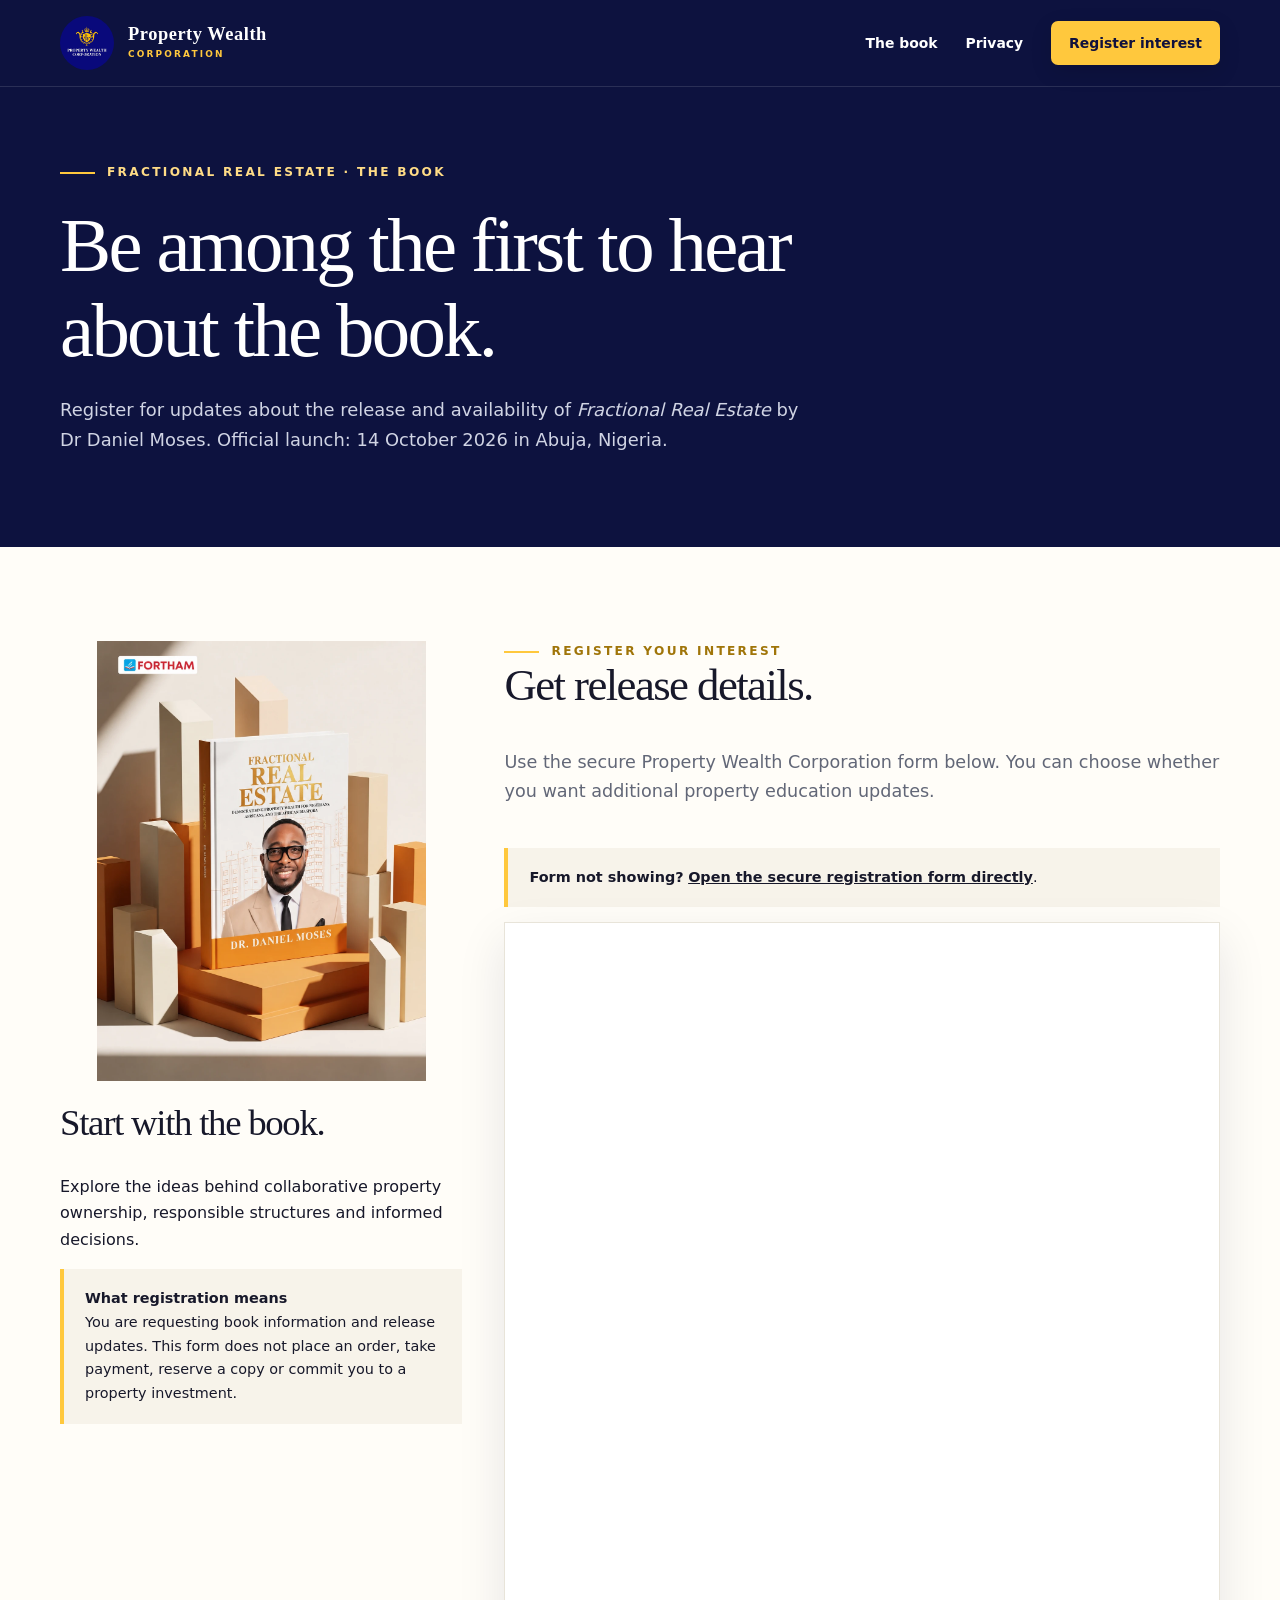
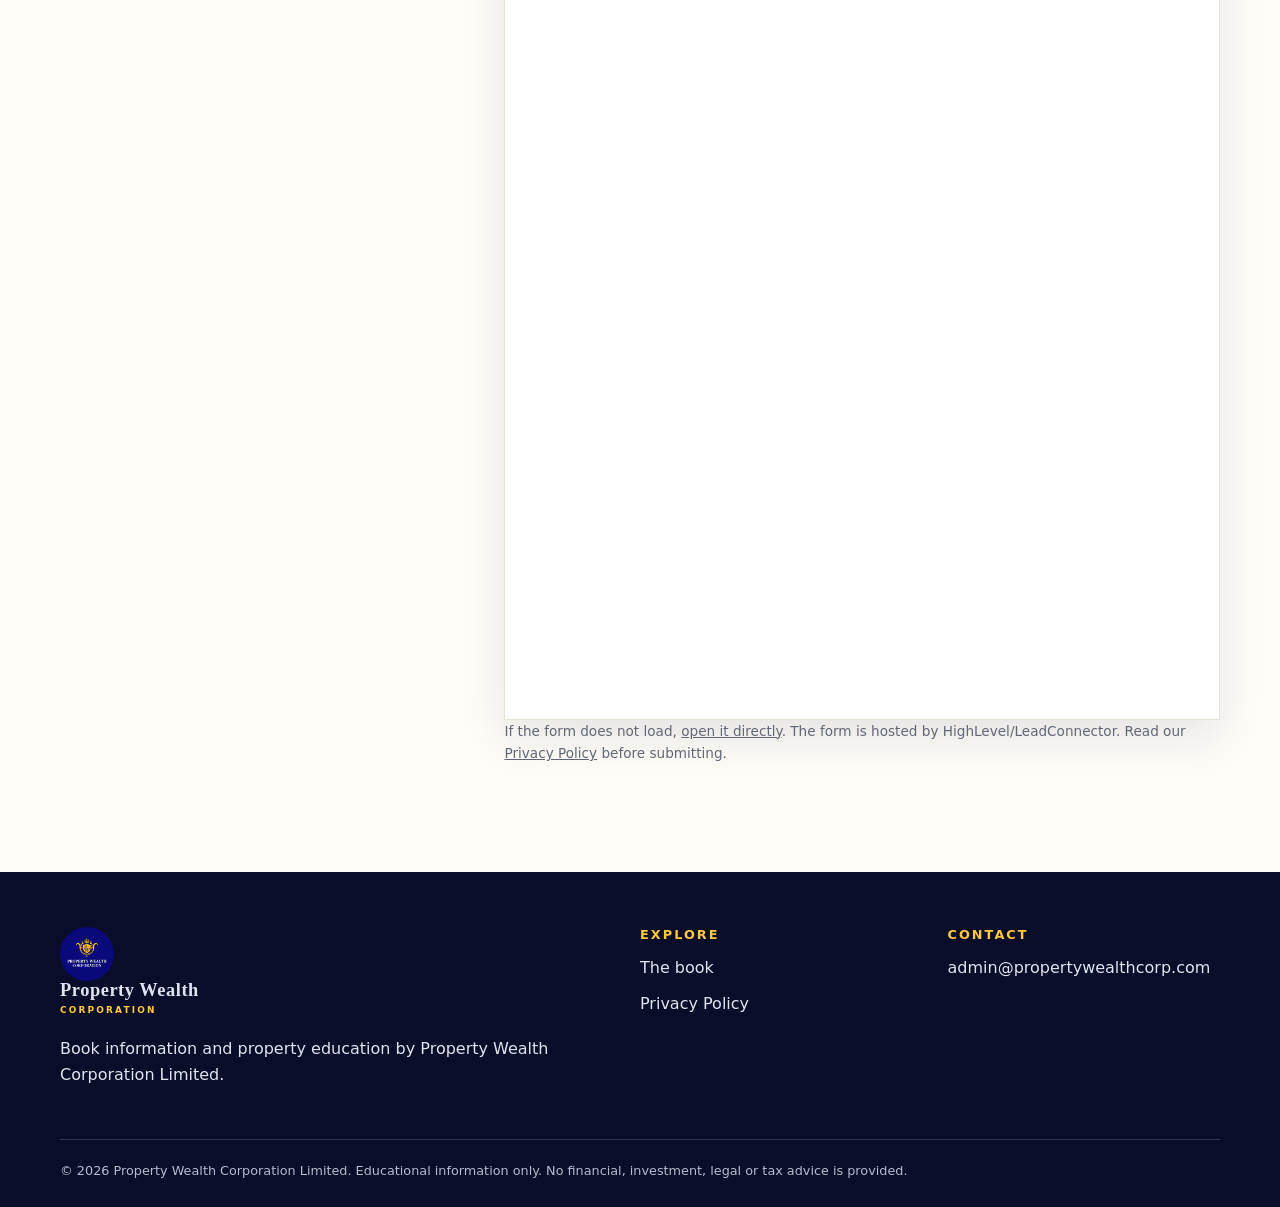
==== opt-in/index.html @ 01330d99 "Add book opt-in page" ====
<!doctype html><html lang="en"><head><meta charset="utf-8"><meta name="viewport" content="width=device-width,initial-scale=1"><meta name="description" content="Register for release and availability updates about Fractional Real Estate, the book by Dr Daniel Moses."><title>Get Book Updates | Fractional Real Estate</title><link rel="icon" href="../assets/pwc-logo.jpg"><link rel="stylesheet" href="../styles.css"></head><body><a class="skip" href="#main">Skip to content</a><header class="site-header"><div class="wrap header-inner"><a class="brand" href="../"><img src="../assets/pwc-logo.jpg" alt="Property Wealth Corporation logo"><span>Property Wealth<small>CORPORATION</small></span></a><nav class="nav" aria-label="Primary navigation"><a href="../">The book</a><a href="../privacy-policy/">Privacy</a><a class="btn" href="#book-form">Register interest</a></nav></div></header><main id="main"><section class="subhero"><div class="wrap"><div class="eyebrow">Fractional Real Estate · The book</div><h1>Be among the first to hear about the book.</h1><p>Register for updates about the release and availability of <em>Fractional Real Estate</em> by Dr Daniel Moses. Official launch: 14 October 2026 in Abuja, Nigeria.</p></div></section><section class="section"><div class="wrap form-layout"><aside class="form-aside"><img src="../assets/book-cover.webp" alt="Cover of Fractional Real Estate by Dr Daniel Moses"><h2 style="font-size:2.3rem;margin-top:22px">Start with the book.</h2><p>Explore the ideas behind collaborative property ownership, responsible structures and informed decisions.</p><div class="notice"><strong>What registration means</strong><br>You are requesting book information and release updates. This form does not place an order, take payment, reserve a copy or commit you to a property investment.</div></aside><div><div class="section-intro"><div class="eyebrow">Register your interest</div><h2 style="font-size:2.8rem">Get release details.</h2><p>Use the secure Property Wealth Corporation form below. You can choose whether you want additional property education updates.</p></div><p class="notice"><strong>Form not showing?</strong> <a href="https://go.propertywealthcorp.com/widget/form/pvuKqRyH6G9nLjAVkCAN">Open the secure registration form directly</a>.</p><div class="form-panel" id="book-form"><iframe src="https://go.propertywealthcorp.com/widget/form/pvuKqRyH6G9nLjAVkCAN" id="inline-pvuKqRyH6G9nLjAVkCAN" title="Property Wealth Corporation book registration form" loading="eager" referrerpolicy="strict-origin-when-cross-origin"></iframe></div><p class="fine">If the form does not load, <a href="https://go.propertywealthcorp.com/widget/form/pvuKqRyH6G9nLjAVkCAN">open it directly</a>. The form is hosted by HighLevel/LeadConnector. Read our <a href="../privacy-policy/">Privacy Policy</a> before submitting.</p></div></div></section></main><footer class="footer"><div class="wrap"><div class="footer-grid"><div><a class="brand" href="../"><img src="../assets/pwc-logo.jpg" alt=""><span>Property Wealth<small>CORPORATION</small></span></a><p>Book information and property education by Property Wealth Corporation Limited.</p></div><div><h3>EXPLORE</h3><a href="../">The book</a><br><a href="../privacy-policy/">Privacy Policy</a></div><div><h3>CONTACT</h3><a href="mailto:admin@propertywealthcorp.com">admin@propertywealthcorp.com</a></div></div><div class="footer-bottom">© 2026 Property Wealth Corporation Limited. Educational information only. No financial, investment, legal or tax advice is provided.</div></div></footer></body></html>
---- styles.css ----
:root{--navy:#0d123f;--navy2:#17236e;--gold:#ffc83d;--cream:#fffdf8;--ink:#17182a;--muted:#626777;--line:#e8e4d9;--serif:Georgia,'Times New Roman',serif;--sans:Inter,ui-sans-serif,system-ui,-apple-system,BlinkMacSystemFont,'Segoe UI',sans-serif}*{box-sizing:border-box}html{scroll-behavior:smooth}body{margin:0;background:var(--cream);color:var(--ink);font:16px/1.65 var(--sans)}img{max-width:100%;display:block}a{color:inherit}h1,h2,h3,p{margin-top:0}h1,h2,h3{line-height:1.1}h1,h2{font-family:var(--serif);font-weight:500;letter-spacing:-.035em}h1{font-size:clamp(3.1rem,6vw,5.85rem)}h2{font-size:clamp(2.5rem,4.2vw,4.4rem)}h3{font-size:1.23rem}.wrap{width:min(1160px,calc(100% - 40px));margin:auto}.skip{position:absolute;left:-9999px;top:8px;background:#fff;padding:8px;z-index:20}.skip:focus{left:8px}.site-header{background:var(--navy);color:white;border-bottom:1px solid rgba(255,255,255,.12)}.header-inner{min-height:86px;display:flex;align-items:center;justify-content:space-between;gap:28px}.brand{display:flex;align-items:center;gap:14px;text-decoration:none;font-family:var(--serif);font-weight:bold;line-height:1.03;letter-spacing:.03em;font-size:1.15rem}.brand img{width:54px;height:54px;object-fit:cover;border-radius:50%}.brand small{display:block;font:700 .56rem/1.5 var(--sans);letter-spacing:.24em;color:var(--gold);margin-top:4px}.nav{display:flex;align-items:center;gap:28px;font-weight:700;font-size:.87rem}.nav a{text-decoration:none}.nav a:hover,.nav a:focus-visible{text-decoration:underline}.btn{display:inline-flex;justify-content:center;align-items:center;gap:10px;min-height:52px;padding:13px 23px;border-radius:7px;background:var(--gold);color:#10113d;text-decoration:none;font-weight:800;line-height:1.2;box-shadow:0 7px 22px rgba(0,0,0,.12);transition:transform .2s,background .2s}.btn:hover{transform:translateY(-2px);background:#ffd665}.btn-outline{background:transparent;color:white;border:1px solid rgba(255,255,255,.55);box-shadow:none}.btn-outline:hover{background:rgba(255,255,255,.1)}.nav .btn{min-height:44px;padding:10px 18px}.eyebrow{font-size:.76rem;font-weight:800;letter-spacing:.19em;text-transform:uppercase;color:#a07509}.eyebrow:before{content:'';display:inline-block;width:35px;height:2px;background:var(--gold);vertical-align:middle;margin-right:12px}.hero{background:radial-gradient(circle at 85% 22%,#253689 0,transparent 35%),linear-gradient(130deg,#0a0e31,var(--navy) 58%,#18266b);color:#fff;overflow:hidden}.hero-grid{display:grid;grid-template-columns:1fr .86fr;gap:5vw;align-items:center;min-height:690px;padding:72px 0 86px}.hero .eyebrow{color:#ffdb7b}.hero h1{margin:30px 0 24px}.hero h1 em{color:var(--gold);font-weight:400}.hero p.lead{font-size:1.2rem;color:#d4d6e2;max-width:610px}.actions{display:flex;gap:14px;flex-wrap:wrap;margin-top:32px}.hero-note{display:block;margin-top:22px;color:#bfc4da;font-size:.86rem}.book-display{position:relative}.book-display:before{content:'';position:absolute;inset:5% -4%;border:1px solid rgba(255,200,61,.4);transform:rotate(3deg)}.book-display img{position:relative;width:100%;max-height:620px;object-fit:contain;box-shadow:0 28px 70px rgba(0,0,0,.3)}.book-chip{position:absolute;right:-18px;bottom:32px;background:#fff;color:var(--navy);padding:18px 22px;border-left:5px solid var(--gold);box-shadow:0 15px 35px rgba(0,0,0,.16);font-weight:800;line-height:1.4;max-width:210px}.section{padding:94px 0}.section-intro{max-width:760px;margin-bottom:42px}.section-intro p:last-child{font-size:1.1rem;color:var(--muted)}.cream{background:#f7f3ea}.split{display:grid;grid-template-columns:1fr 1fr;align-items:center;gap:7vw}.prose{font-size:1.1rem;color:#444859}.prose p{margin-bottom:18px}.quote{font:italic clamp(1.7rem,3vw,2.7rem)/1.2 var(--serif);color:var(--navy);padding-left:24px;border-left:3px solid var(--gold)}.photo-frame{border-radius:4px;overflow:hidden;box-shadow:0 22px 50px rgba(18,22,45,.15)}.photo-frame img{width:100%;height:100%;max-height:540px;object-fit:cover}.cards{display:grid;grid-template-columns:repeat(4,1fr);gap:17px}.card{background:#fff;padding:29px;border:1px solid var(--line);border-top:4px solid var(--gold);min-height:215px}.card span{display:block;color:#bd8714;font-weight:800;font-size:.83rem;margin-bottom:26px}.card p{color:var(--muted);margin-bottom:0}.dark{background:var(--navy);color:white}.dark .eyebrow{color:#ffdc86}.dark .prose,.dark .section-intro p:last-child{color:#cbd0e0}.book-list{display:grid;grid-template-columns:1fr 1fr;gap:0 34px;list-style:none;padding:0;margin:28px 0 0}.book-list li{padding:21px 0;border-top:1px solid rgba(255,255,255,.25);font-size:1.08rem}.book-list b{display:block;color:var(--gold);font-size:.78rem;letter-spacing:.13em;margin-bottom:5px}.book-side img{max-height:590px;margin:auto;object-fit:contain}.image-strip{display:grid;grid-template-columns:1.1fr .9fr 1.1fr;gap:14px}.image-strip img{width:100%;height:285px;object-fit:cover}.fine{font-size:.85rem;color:var(--muted)}.cta-band{padding:72px 0;background:#ffc83d;color:#11123f}.cta-band .split{grid-template-columns:1.5fr auto}.cta-band h2{margin-bottom:12px}.cta-band .btn{background:var(--navy);color:#fff}.footer{background:#090d2a;color:#e1e3ee;padding:55px 0 26px}.footer-grid{display:grid;grid-template-columns:2fr 1fr 1fr;gap:35px}.footer h3{color:var(--gold);font:800 .8rem var(--sans);letter-spacing:.16em}.footer a{display:inline-block;margin-bottom:10px;text-decoration:none}.footer a:hover{text-decoration:underline}.footer .brand{margin-bottom:18px}.footer-bottom{border-top:1px solid rgba(255,255,255,.16);margin-top:35px;padding-top:20px;font-size:.8rem;color:#b7bbcc}.subhero{background:var(--navy);color:white;padding:75px 0}.subhero .eyebrow{color:#ffdc86}.subhero h1{max-width:900px;margin:22px 0}.subhero p{max-width:760px;color:#d0d4e4;font-size:1.12rem}.form-layout{display:grid;grid-template-columns:.72fr 1.28fr;gap:42px;align-items:start}.form-aside{position:sticky;top:24px}.form-aside img{width:100%;max-height:440px;object-fit:contain}.form-panel{background:white;border:1px solid var(--line);padding:18px;box-shadow:0 18px 45px rgba(10,16,45,.1)}.form-panel iframe{width:100%;height:1360px;border:0;display:block}.notice{background:#f7f3ea;border-left:4px solid var(--gold);padding:18px 21px;font-size:.9rem}.notice a{font-weight:700}.thank-you-card{max-width:850px;margin:auto;text-align:center}.thank-you-card img{height:250px;width:auto;margin:0 auto 25px}.policy{display:grid;grid-template-columns:240px 1fr;gap:65px;align-items:start}.policy-nav{position:sticky;top:25px;background:#f7f3ea;padding:22px}.policy-nav a{display:block;padding:6px 0;font-size:.9rem}.policy-content section{padding:25px 0;border-top:1px solid var(--line)}.policy-content h2{font-size:2rem}.policy-content p,.policy-content li{color:#45495a}.policy-content ul{padding-left:22px}.legal-small{font-size:.84rem;color:#707587}@media(max-width:850px){.nav{gap:13px;flex-wrap:wrap;justify-content:flex-end}.nav a:not(.btn){display:none}.hero-grid,.split,.form-layout,.policy{grid-template-columns:1fr}.hero-grid{padding:60px 0}.book-display{max-width:520px;margin:auto}.cards{grid-template-columns:repeat(2,1fr)}.book-side{order:-1}.footer-grid{grid-template-columns:1fr 1fr}.policy-nav,.form-aside{position:static}.form-aside img{max-height:320px}}@media(max-width:580px){.wrap{width:min(100% - 28px,1160px)}.header-inner{min-height:75px}.brand{font-size:.95rem}.brand img{width:46px;height:46px}.nav .btn{font-size:.75rem;padding:9px 10px}.hero-grid{gap:35px;padding:48px 0 70px}.book-chip{right:-5px;bottom:10px;padding:10px;font-size:.8rem}.section{padding:66px 0}.cards,.book-list,.image-strip,.footer-grid,.cta-band .split{grid-template-columns:1fr}.image-strip img{height:230px}.form-panel{padding:5px}.form-panel iframe{height:1520px}.footer{padding-top:45px}}
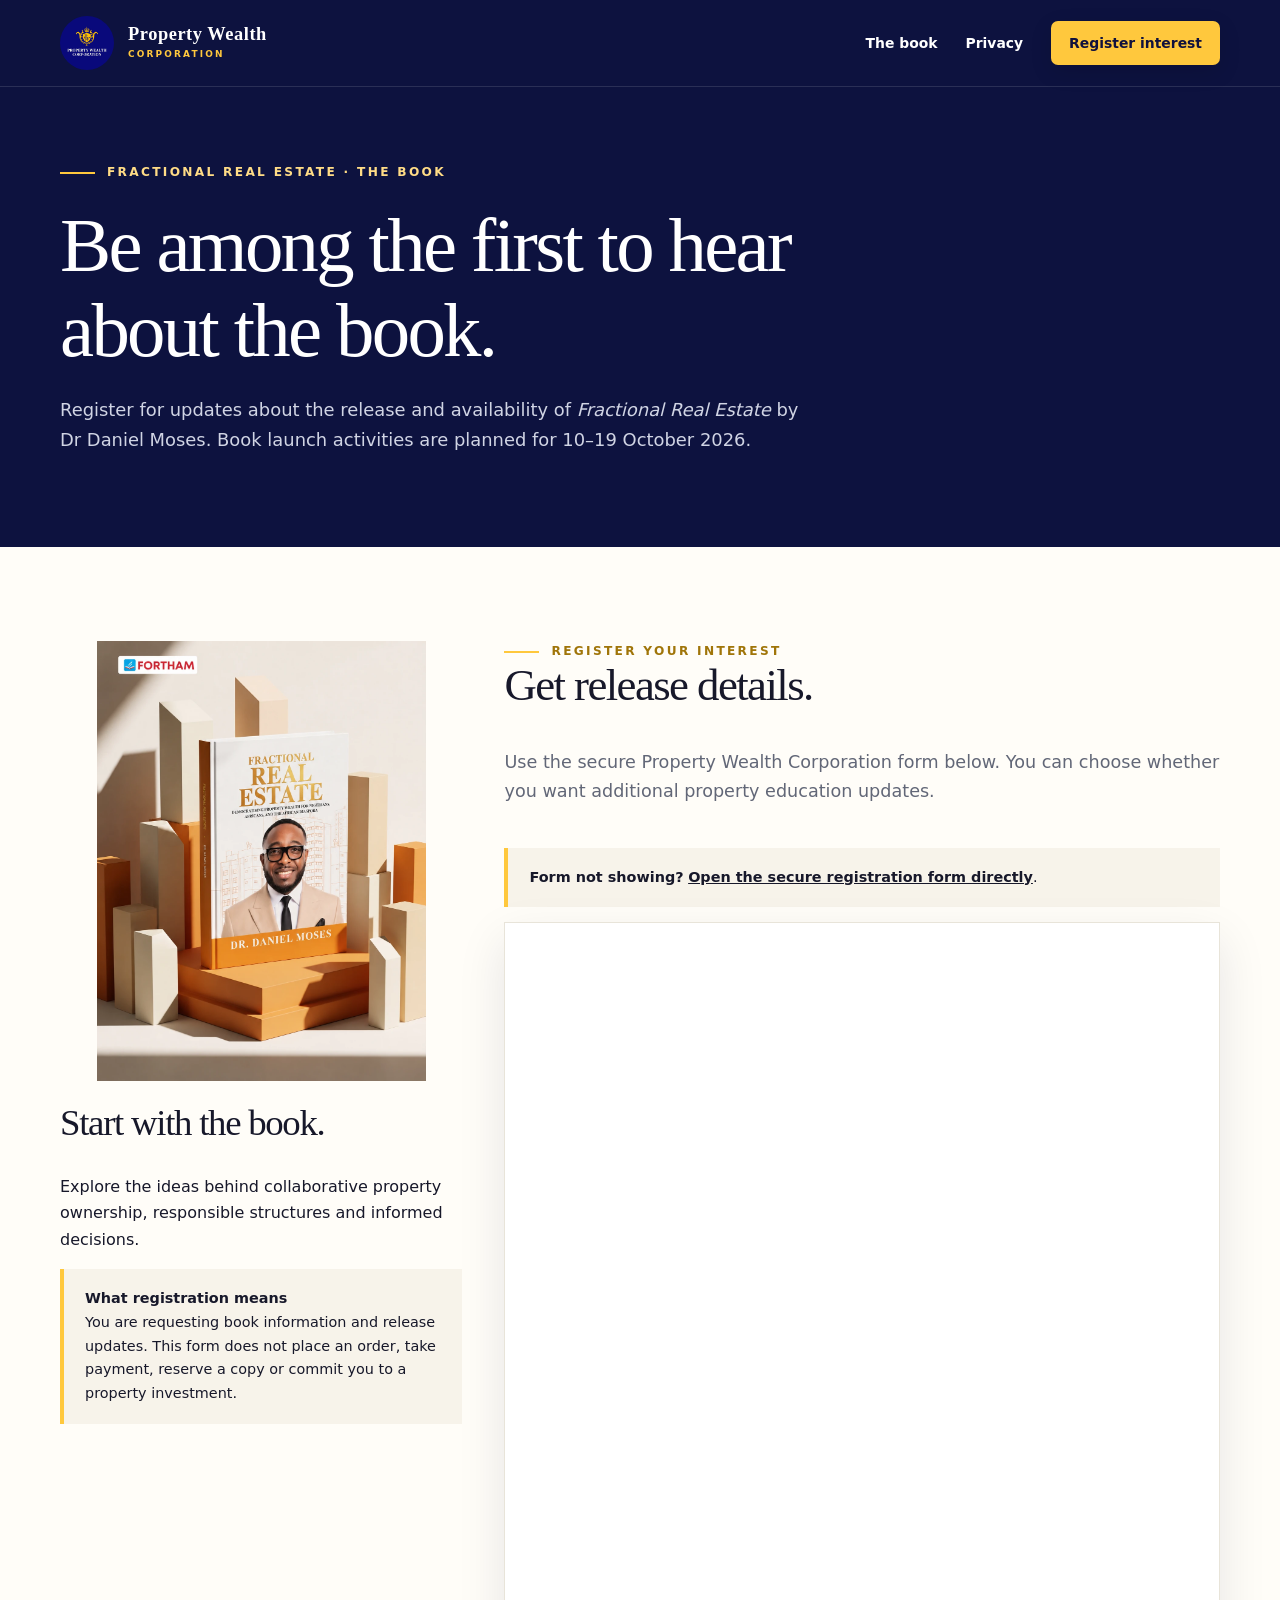
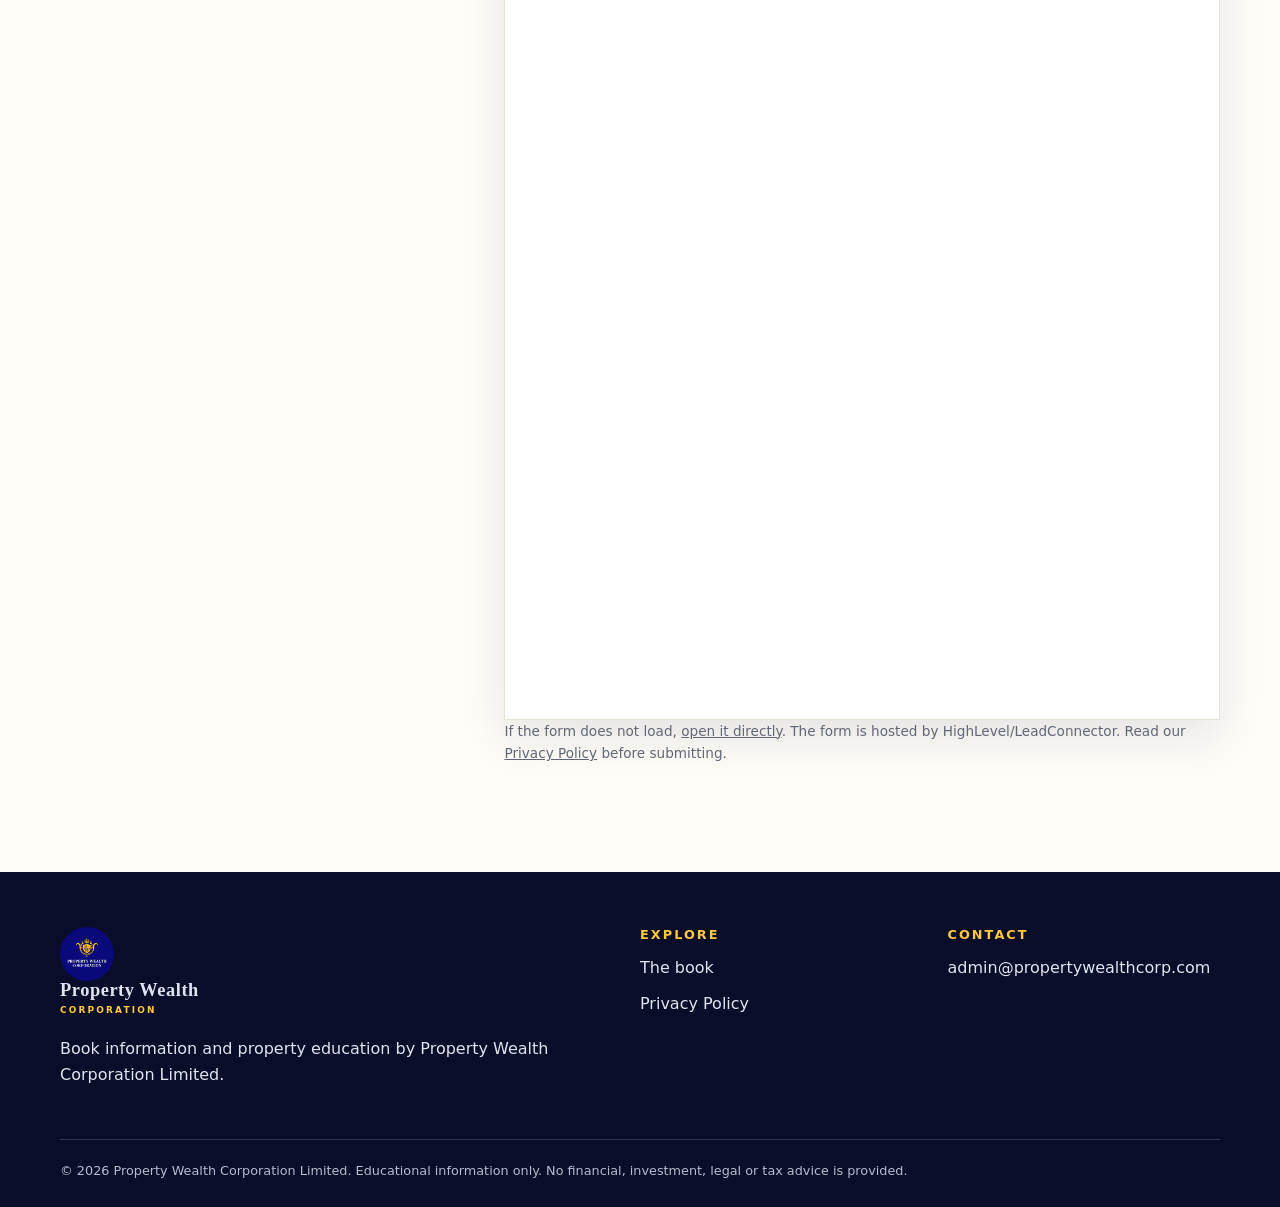
==== commit b9001e6a: "Correct book launch period to 10–19 October 2026" ====
--- a/opt-in/index.html
+++ b/opt-in/index.html
@@ -1 +1 @@
-<!doctype html><html lang="en"><head><meta charset="utf-8"><meta name="viewport" content="width=device-width,initial-scale=1"><meta name="description" content="Register for release and availability updates about Fractional Real Estate, the book by Dr Daniel Moses."><title>Get Book Updates | Fractional Real Estate</title><link rel="icon" href="../assets/pwc-logo.jpg"><link rel="stylesheet" href="../styles.css"></head><body><a class="skip" href="#main">Skip to content</a><header class="site-header"><div class="wrap header-inner"><a class="brand" href="../"><img src="../assets/pwc-logo.jpg" alt="Property Wealth Corporation logo"><span>Property Wealth<small>CORPORATION</small></span></a><nav class="nav" aria-label="Primary navigation"><a href="../">The book</a><a href="../privacy-policy/">Privacy</a><a class="btn" href="#book-form">Register interest</a></nav></div></header><main id="main"><section class="subhero"><div class="wrap"><div class="eyebrow">Fractional Real Estate · The book</div><h1>Be among the first to hear about the book.</h1><p>Register for updates about the release and availability of <em>Fractional Real Estate</em> by Dr Daniel Moses. Official launch: 14 October 2026 in Abuja, Nigeria.</p></div></section><section class="section"><div class="wrap form-layout"><aside class="form-aside"><img src="../assets/book-cover.webp" alt="Cover of Fractional Real Estate by Dr Daniel Moses"><h2 style="font-size:2.3rem;margin-top:22px">Start with the book.</h2><p>Explore the ideas behind collaborative property ownership, responsible structures and informed decisions.</p><div class="notice"><strong>What registration means</strong><br>You are requesting book information and release updates. This form does not place an order, take payment, reserve a copy or commit you to a property investment.</div></aside><div><div class="section-intro"><div class="eyebrow">Register your interest</div><h2 style="font-size:2.8rem">Get release details.</h2><p>Use the secure Property Wealth Corporation form below. You can choose whether you want additional property education updates.</p></div><p class="notice"><strong>Form not showing?</strong> <a href="https://go.propertywealthcorp.com/widget/form/pvuKqRyH6G9nLjAVkCAN">Open the secure registration form directly</a>.</p><div class="form-panel" id="book-form"><iframe src="https://go.propertywealthcorp.com/widget/form/pvuKqRyH6G9nLjAVkCAN" id="inline-pvuKqRyH6G9nLjAVkCAN" title="Property Wealth Corporation book registration form" loading="eager" referrerpolicy="strict-origin-when-cross-origin"></iframe></div><p class="fine">If the form does not load, <a href="https://go.propertywealthcorp.com/widget/form/pvuKqRyH6G9nLjAVkCAN">open it directly</a>. The form is hosted by HighLevel/LeadConnector. Read our <a href="../privacy-policy/">Privacy Policy</a> before submitting.</p></div></div></section></main><footer class="footer"><div class="wrap"><div class="footer-grid"><div><a class="brand" href="../"><img src="../assets/pwc-logo.jpg" alt=""><span>Property Wealth<small>CORPORATION</small></span></a><p>Book information and property education by Property Wealth Corporation Limited.</p></div><div><h3>EXPLORE</h3><a href="../">The book</a><br><a href="../privacy-policy/">Privacy Policy</a></div><div><h3>CONTACT</h3><a href="mailto:admin@propertywealthcorp.com">admin@propertywealthcorp.com</a></div></div><div class="footer-bottom">© 2026 Property Wealth Corporation Limited. Educational information only. No financial, investment, legal or tax advice is provided.</div></div></footer></body></html>
+<!doctype html><html lang="en"><head><meta charset="utf-8"><meta name="viewport" content="width=device-width,initial-scale=1"><meta name="description" content="Register for release and availability updates about Fractional Real Estate, the book by Dr Daniel Moses."><title>Get Fractional Real Estate Book Updates | Dr Daniel Moses</title><link rel="canonical" href="https://danielmoses.fractionalrealestate.propertywealthcorp.com/opt-in/"><meta name="robots" content="index,follow,max-image-preview:large"><link rel="icon" href="../assets/pwc-logo.jpg"><link rel="stylesheet" href="../styles.css"></head><body><a class="skip" href="#main">Skip to content</a><header class="site-header"><div class="wrap header-inner"><a class="brand" href="../"><img src="../assets/pwc-logo.jpg" alt="Property Wealth Corporation logo"><span>Property Wealth<small>CORPORATION</small></span></a><nav class="nav" aria-label="Primary navigation"><a href="../">The book</a><a href="../privacy-policy/">Privacy</a><a class="btn" href="#book-form">Register interest</a></nav></div></header><main id="main"><section class="subhero"><div class="wrap"><div class="eyebrow">Fractional Real Estate · The book</div><h1>Be among the first to hear about the book.</h1><p>Register for updates about the release and availability of <em>Fractional Real Estate</em> by Dr Daniel Moses. Book launch activities are planned for 10–19 October 2026.</p></div></section><section class="section"><div class="wrap form-layout"><aside class="form-aside"><img src="../assets/book-cover.webp" alt="Cover of Fractional Real Estate by Dr Daniel Moses"><h2 style="font-size:2.3rem;margin-top:22px">Start with the book.</h2><p>Explore the ideas behind collaborative property ownership, responsible structures and informed decisions.</p><div class="notice"><strong>What registration means</strong><br>You are requesting book information and release updates. This form does not place an order, take payment, reserve a copy or commit you to a property investment.</div></aside><div><div class="section-intro"><div class="eyebrow">Register your interest</div><h2 style="font-size:2.8rem">Get release details.</h2><p>Use the secure Property Wealth Corporation form below. You can choose whether you want additional property education updates.</p></div><p class="notice"><strong>Form not showing?</strong> <a href="https://go.propertywealthcorp.com/widget/form/pvuKqRyH6G9nLjAVkCAN">Open the secure registration form directly</a>.</p><div class="form-panel" id="book-form"><iframe src="https://go.propertywealthcorp.com/widget/form/pvuKqRyH6G9nLjAVkCAN" id="inline-pvuKqRyH6G9nLjAVkCAN" title="Property Wealth Corporation book registration form" loading="eager" referrerpolicy="strict-origin-when-cross-origin"></iframe></div><p class="fine">If the form does not load, <a href="https://go.propertywealthcorp.com/widget/form/pvuKqRyH6G9nLjAVkCAN">open it directly</a>. The form is hosted by HighLevel/LeadConnector. Read our <a href="../privacy-policy/">Privacy Policy</a> before submitting.</p></div></div></section></main><footer class="footer"><div class="wrap"><div class="footer-grid"><div><a class="brand" href="../"><img src="../assets/pwc-logo.jpg" alt=""><span>Property Wealth<small>CORPORATION</small></span></a><p>Book information and property education by Property Wealth Corporation Limited.</p></div><div><h3>EXPLORE</h3><a href="../">The book</a><br><a href="../privacy-policy/">Privacy Policy</a></div><div><h3>CONTACT</h3><a href="mailto:admin@propertywealthcorp.com">admin@propertywealthcorp.com</a></div></div><div class="footer-bottom">© 2026 Property Wealth Corporation Limited. Educational information only. No financial, investment, legal or tax advice is provided.</div></div></footer></body></html>
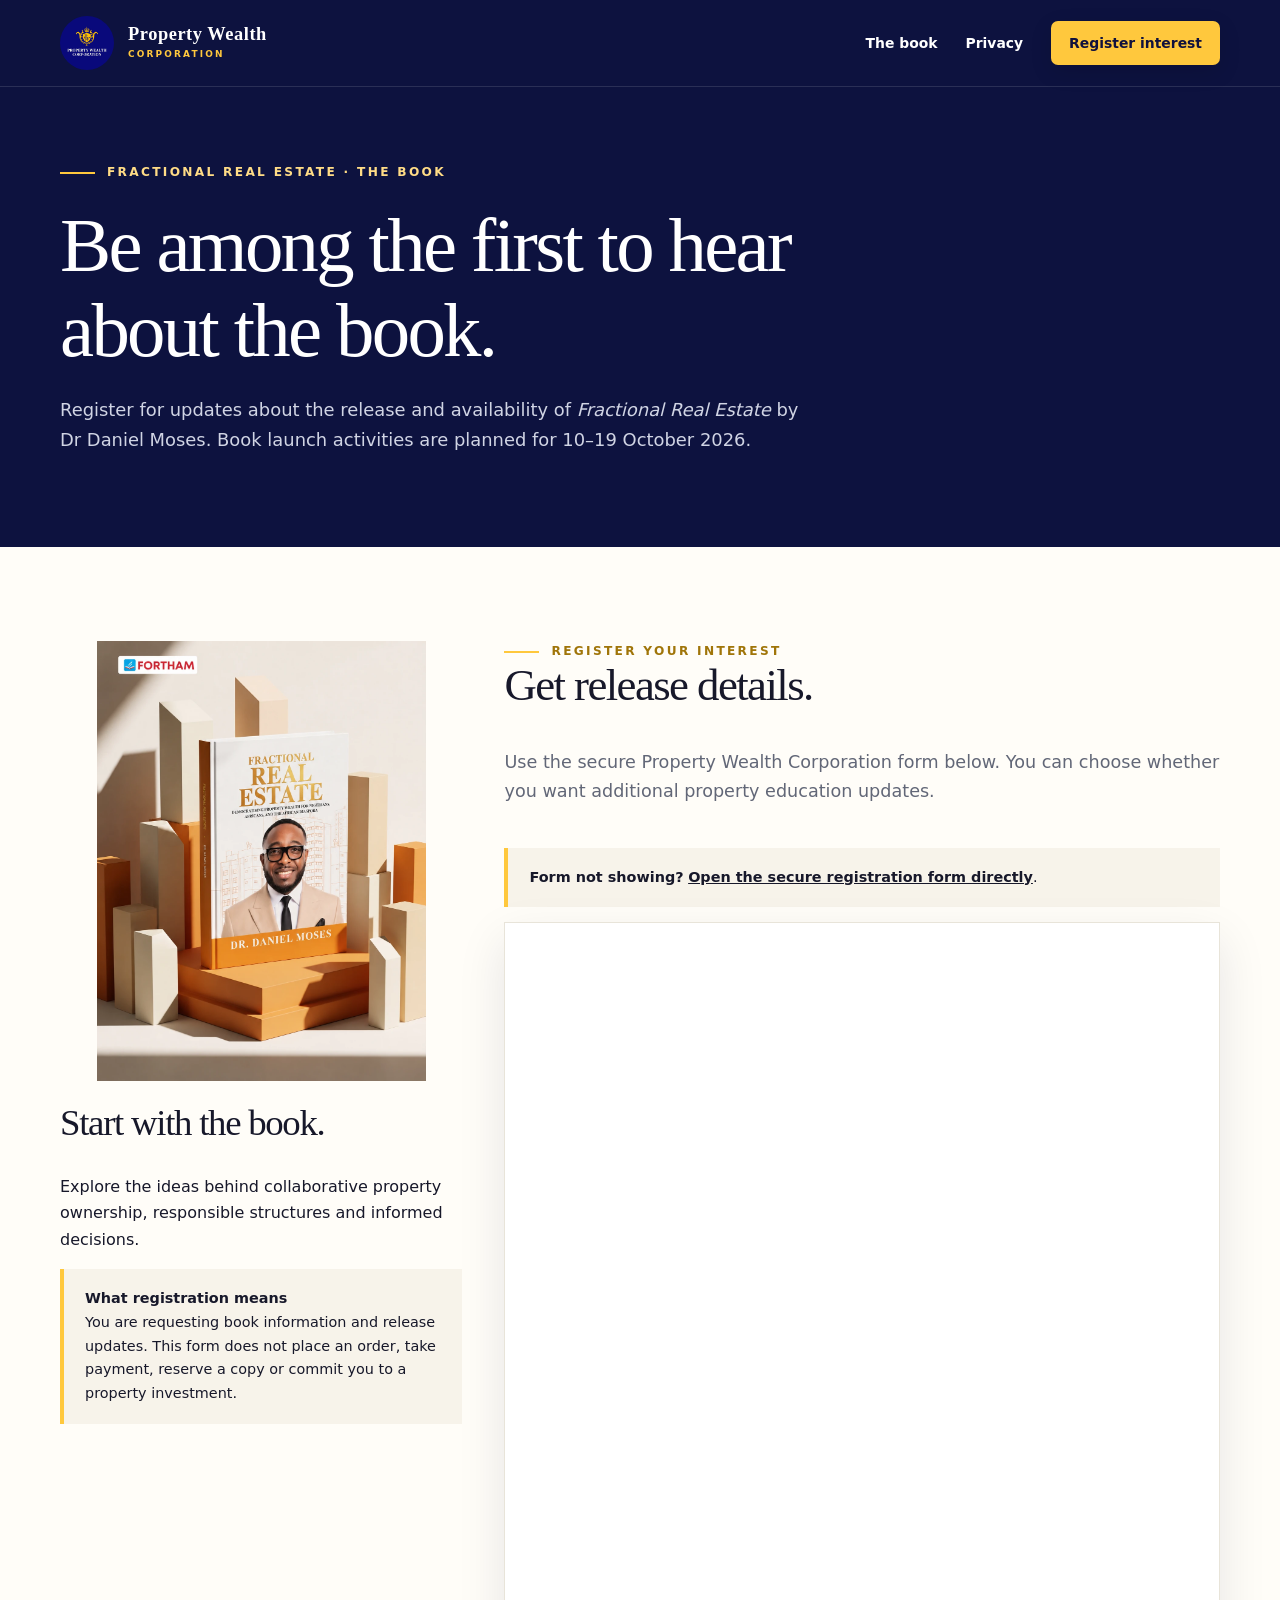
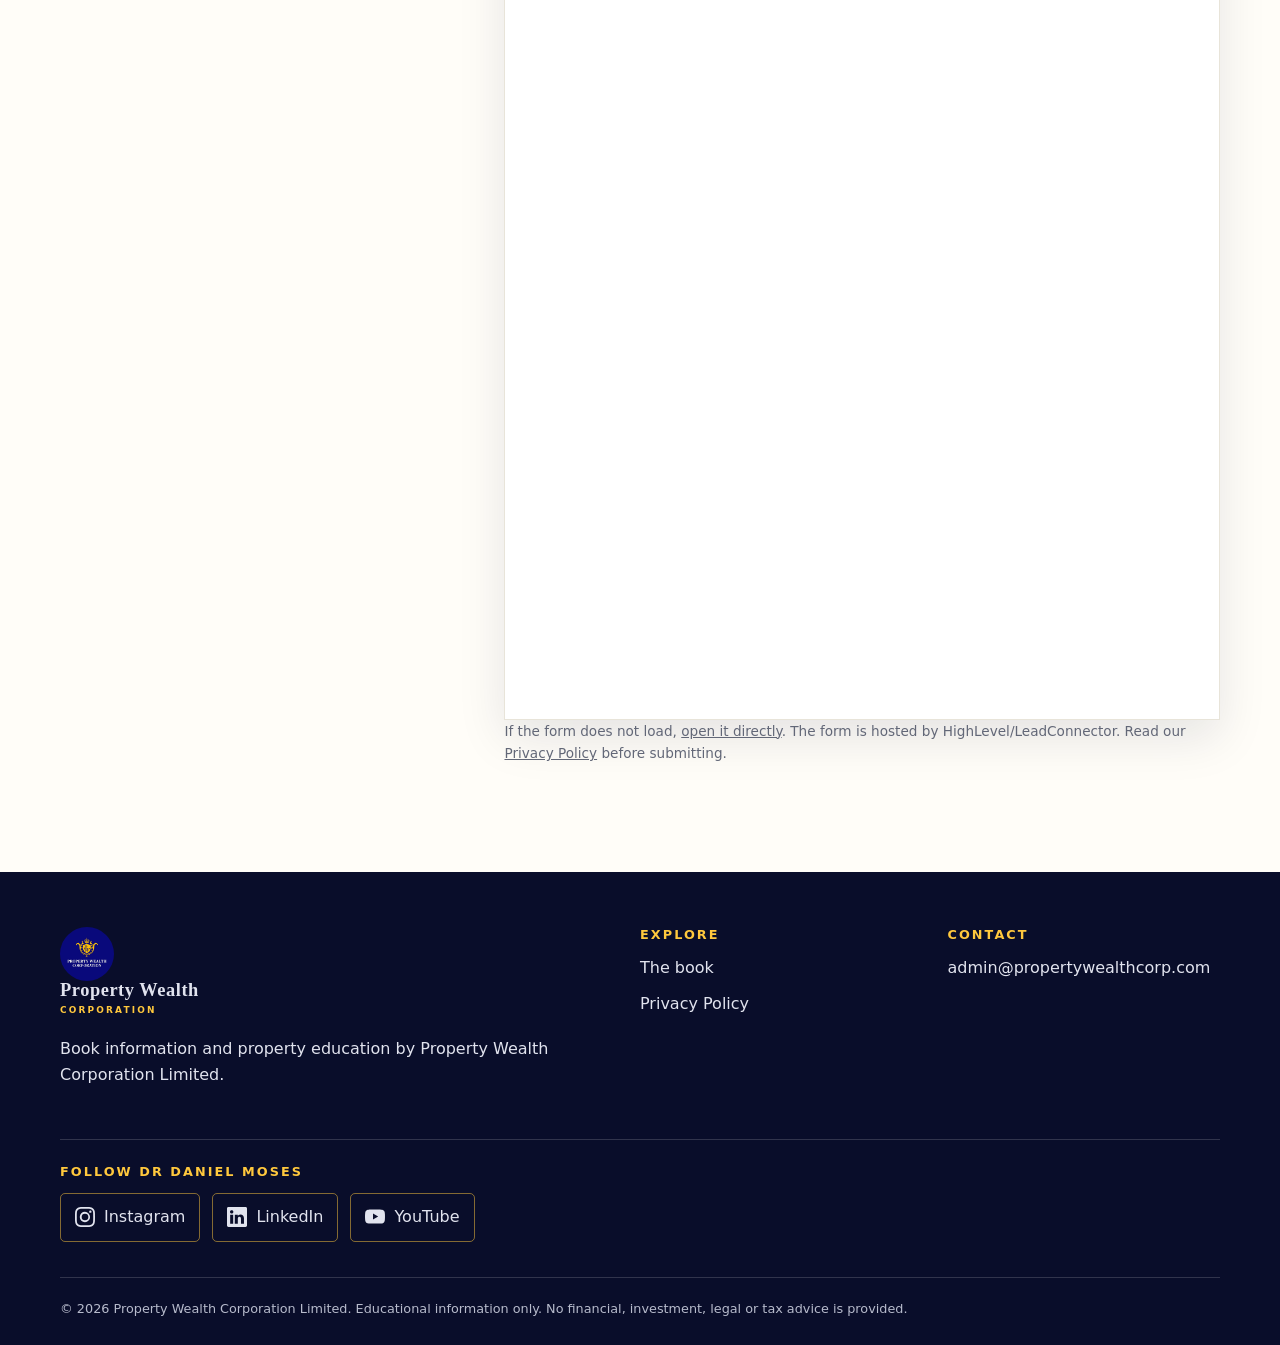
==== commit 8e46c7bc: "Show author social links on all book site pages" ====
--- a/opt-in/index.html
+++ b/opt-in/index.html
@@ -1 +1,14 @@
-<!doctype html><html lang="en"><head><meta charset="utf-8"><meta name="viewport" content="width=device-width,initial-scale=1"><meta name="description" content="Register for release and availability updates about Fractional Real Estate, the book by Dr Daniel Moses."><title>Get Fractional Real Estate Book Updates | Dr Daniel Moses</title><link rel="canonical" href="https://danielmoses.fractionalrealestate.propertywealthcorp.com/opt-in/"><meta name="robots" content="index,follow,max-image-preview:large"><link rel="icon" href="../assets/pwc-logo.jpg"><link rel="stylesheet" href="../styles.css"></head><body><a class="skip" href="#main">Skip to content</a><header class="site-header"><div class="wrap header-inner"><a class="brand" href="../"><img src="../assets/pwc-logo.jpg" alt="Property Wealth Corporation logo"><span>Property Wealth<small>CORPORATION</small></span></a><nav class="nav" aria-label="Primary navigation"><a href="../">The book</a><a href="../privacy-policy/">Privacy</a><a class="btn" href="#book-form">Register interest</a></nav></div></header><main id="main"><section class="subhero"><div class="wrap"><div class="eyebrow">Fractional Real Estate · The book</div><h1>Be among the first to hear about the book.</h1><p>Register for updates about the release and availability of <em>Fractional Real Estate</em> by Dr Daniel Moses. Book launch activities are planned for 10–19 October 2026.</p></div></section><section class="section"><div class="wrap form-layout"><aside class="form-aside"><img src="../assets/book-cover.webp" alt="Cover of Fractional Real Estate by Dr Daniel Moses"><h2 style="font-size:2.3rem;margin-top:22px">Start with the book.</h2><p>Explore the ideas behind collaborative property ownership, responsible structures and informed decisions.</p><div class="notice"><strong>What registration means</strong><br>You are requesting book information and release updates. This form does not place an order, take payment, reserve a copy or commit you to a property investment.</div></aside><div><div class="section-intro"><div class="eyebrow">Register your interest</div><h2 style="font-size:2.8rem">Get release details.</h2><p>Use the secure Property Wealth Corporation form below. You can choose whether you want additional property education updates.</p></div><p class="notice"><strong>Form not showing?</strong> <a href="https://go.propertywealthcorp.com/widget/form/pvuKqRyH6G9nLjAVkCAN">Open the secure registration form directly</a>.</p><div class="form-panel" id="book-form"><iframe src="https://go.propertywealthcorp.com/widget/form/pvuKqRyH6G9nLjAVkCAN" id="inline-pvuKqRyH6G9nLjAVkCAN" title="Property Wealth Corporation book registration form" loading="eager" referrerpolicy="strict-origin-when-cross-origin"></iframe></div><p class="fine">If the form does not load, <a href="https://go.propertywealthcorp.com/widget/form/pvuKqRyH6G9nLjAVkCAN">open it directly</a>. The form is hosted by HighLevel/LeadConnector. Read our <a href="../privacy-policy/">Privacy Policy</a> before submitting.</p></div></div></section></main><footer class="footer"><div class="wrap"><div class="footer-grid"><div><a class="brand" href="../"><img src="../assets/pwc-logo.jpg" alt=""><span>Property Wealth<small>CORPORATION</small></span></a><p>Book information and property education by Property Wealth Corporation Limited.</p></div><div><h3>EXPLORE</h3><a href="../">The book</a><br><a href="../privacy-policy/">Privacy Policy</a></div><div><h3>CONTACT</h3><a href="mailto:admin@propertywealthcorp.com">admin@propertywealthcorp.com</a></div></div><div class="footer-bottom">© 2026 Property Wealth Corporation Limited. Educational information only. No financial, investment, legal or tax advice is provided.</div></div></footer></body></html>
+<!doctype html><html lang="en"><head><meta charset="utf-8"><meta name="viewport" content="width=device-width,initial-scale=1"><meta name="description" content="Register for release and availability updates about Fractional Real Estate, the book by Dr Daniel Moses."><title>Get Fractional Real Estate Book Updates | Dr Daniel Moses</title><link rel="canonical" href="https://danielmoses.fractionalrealestate.propertywealthcorp.com/opt-in/"><meta name="robots" content="index,follow,max-image-preview:large"><link rel="icon" href="../assets/pwc-logo.jpg"><link rel="stylesheet" href="../styles.css"></head><body><a class="skip" href="#main">Skip to content</a><header class="site-header"><div class="wrap header-inner"><a class="brand" href="../"><img src="../assets/pwc-logo.jpg" alt="Property Wealth Corporation logo"><span>Property Wealth<small>CORPORATION</small></span></a><nav class="nav" aria-label="Primary navigation"><a href="../">The book</a><a href="../privacy-policy/">Privacy</a><a class="btn" href="#book-form">Register interest</a></nav></div></header><main id="main"><section class="subhero"><div class="wrap"><div class="eyebrow">Fractional Real Estate · The book</div><h1>Be among the first to hear about the book.</h1><p>Register for updates about the release and availability of <em>Fractional Real Estate</em> by Dr Daniel Moses. Book launch activities are planned for 10–19 October 2026.</p></div></section><section class="section"><div class="wrap form-layout"><aside class="form-aside"><img src="../assets/book-cover.webp" alt="Cover of Fractional Real Estate by Dr Daniel Moses"><h2 style="font-size:2.3rem;margin-top:22px">Start with the book.</h2><p>Explore the ideas behind collaborative property ownership, responsible structures and informed decisions.</p><div class="notice"><strong>What registration means</strong><br>You are requesting book information and release updates. This form does not place an order, take payment, reserve a copy or commit you to a property investment.</div></aside><div><div class="section-intro"><div class="eyebrow">Register your interest</div><h2 style="font-size:2.8rem">Get release details.</h2><p>Use the secure Property Wealth Corporation form below. You can choose whether you want additional property education updates.</p></div><p class="notice"><strong>Form not showing?</strong> <a href="https://go.propertywealthcorp.com/widget/form/pvuKqRyH6G9nLjAVkCAN">Open the secure registration form directly</a>.</p><div class="form-panel" id="book-form"><iframe src="https://go.propertywealthcorp.com/widget/form/pvuKqRyH6G9nLjAVkCAN" id="inline-pvuKqRyH6G9nLjAVkCAN" title="Property Wealth Corporation book registration form" loading="eager" referrerpolicy="strict-origin-when-cross-origin"></iframe></div><p class="fine">If the form does not load, <a href="https://go.propertywealthcorp.com/widget/form/pvuKqRyH6G9nLjAVkCAN">open it directly</a>. The form is hosted by HighLevel/LeadConnector. Read our <a href="../privacy-policy/">Privacy Policy</a> before submitting.</p></div></div></section></main><footer class="footer"><div class="wrap"><div class="footer-grid"><div><a class="brand" href="../"><img src="../assets/pwc-logo.jpg" alt=""><span>Property Wealth<small>CORPORATION</small></span></a><p>Book information and property education by Property Wealth Corporation Limited.</p></div><div><h3>EXPLORE</h3><a href="../">The book</a><br><a href="../privacy-policy/">Privacy Policy</a></div><div><h3>CONTACT</h3><a href="mailto:admin@propertywealthcorp.com">admin@propertywealthcorp.com</a></div></div><div class="footer-social"><h3>FOLLOW DR DANIEL MOSES</h3><nav class="social-links" aria-label="Dr Daniel Moses social media">
+      <a href="https://www.instagram.com/dr.danielmoses/" target="_blank" rel="noopener noreferrer" aria-label="Dr Daniel Moses on Instagram (opens in a new tab)">
+        <svg aria-hidden="true" focusable="false" viewBox="0 0 16 16" xmlns="http://www.w3.org/2000/svg"><path d="M8 0C5.829 0 5.556.01 4.703.048 3.85.088 3.269.222 2.76.42a3.9 3.9 0 0 0-1.417.923A3.9 3.9 0 0 0 .42 2.76C.222 3.268.087 3.85.048 4.7.01 5.555 0 5.827 0 8.001c0 2.172.01 2.444.048 3.297.04.852.174 1.433.372 1.942.205.526.478.972.923 1.417.444.445.89.719 1.416.923.51.198 1.09.333 1.942.372C5.555 15.99 5.827 16 8 16s2.444-.01 3.298-.048c.851-.04 1.434-.174 1.943-.372a3.9 3.9 0 0 0 1.416-.923c.445-.445.718-.891.923-1.417.197-.509.332-1.09.372-1.942C15.99 10.445 16 10.173 16 8s-.01-2.445-.048-3.299c-.04-.851-.175-1.433-.372-1.941a3.9 3.9 0 0 0-.923-1.417A3.9 3.9 0 0 0 13.24.42c-.51-.198-1.092-.333-1.943-.372C10.443.01 10.172 0 7.998 0zm-.717 1.442h.718c2.136 0 2.389.007 3.232.046.78.035 1.204.166 1.486.275.373.145.64.319.92.599s.453.546.598.92c.11.281.24.705.275 1.485.039.843.047 1.096.047 3.231s-.008 2.389-.047 3.232c-.035.78-.166 1.203-.275 1.485a2.5 2.5 0 0 1-.599.919c-.28.28-.546.453-.92.598-.28.11-.704.24-1.485.276-.843.038-1.096.047-3.232.047s-2.39-.009-3.233-.047c-.78-.036-1.203-.166-1.485-.276a2.5 2.5 0 0 1-.92-.598 2.5 2.5 0 0 1-.6-.92c-.109-.281-.24-.705-.275-1.485-.038-.843-.046-1.096-.046-3.233s.008-2.388.046-3.231c.036-.78.166-1.204.276-1.486.145-.373.319-.64.599-.92s.546-.453.92-.598c.282-.11.705-.24 1.485-.276.738-.034 1.024-.044 2.515-.045zm4.988 1.328a.96.96 0 1 0 0 1.92.96.96 0 0 0 0-1.92m-4.27 1.122a4.109 4.109 0 1 0 0 8.217 4.109 4.109 0 0 0 0-8.217m0 1.441a2.667 2.667 0 1 1 0 5.334 2.667 2.667 0 0 1 0-5.334"/></svg>
+        <span>Instagram</span>
+      </a>
+      <a href="https://www.linkedin.com/in/drdanielmoses/" target="_blank" rel="noopener noreferrer" aria-label="Dr Daniel Moses on LinkedIn (opens in a new tab)">
+        <svg aria-hidden="true" focusable="false" viewBox="0 0 16 16" xmlns="http://www.w3.org/2000/svg"><path d="M0 1.146C0 .513.526 0 1.175 0h13.65C15.474 0 16 .513 16 1.146v13.708c0 .633-.526 1.146-1.175 1.146H1.175C.526 16 0 15.487 0 14.854zm4.943 12.248V6.169H2.542v7.225zm-1.2-8.212c.837 0 1.358-.554 1.358-1.248-.015-.709-.52-1.248-1.342-1.248S2.4 3.226 2.4 3.934c0 .694.521 1.248 1.327 1.248zm4.908 8.212V9.359c0-.216.016-.432.08-.586.173-.431.568-.878 1.232-.878.869 0 1.216.662 1.216 1.634v3.865h2.401V9.25c0-2.22-1.184-3.252-2.764-3.252-1.274 0-1.845.7-2.165 1.193v.025h-.016l.016-.025V6.169h-2.4c.03.678 0 7.225 0 7.225z"/></svg>
+        <span>LinkedIn</span>
+      </a>
+      <a href="https://www.youtube.com/@DrDanielMoses" target="_blank" rel="noopener noreferrer" aria-label="Dr Daniel Moses on YouTube (opens in a new tab)">
+        <svg aria-hidden="true" focusable="false" viewBox="0 0 16 16" xmlns="http://www.w3.org/2000/svg"><path d="M8.051 1.999h.089c.822.003 4.987.033 6.11.335a2.01 2.01 0 0 1 1.415 1.42c.101.38.172.883.22 1.402l.01.104.022.26.008.104c.065.914.073 1.77.074 1.957v.075c-.001.194-.01 1.108-.082 2.06l-.008.105-.009.104c-.05.572-.124 1.14-.235 1.558a2.01 2.01 0 0 1-1.415 1.42c-1.16.312-5.569.334-6.18.335h-.142c-.309 0-1.587-.006-2.927-.052l-.17-.006-.087-.004-.171-.007-.171-.007c-1.11-.049-2.167-.128-2.654-.26a2.01 2.01 0 0 1-1.415-1.419c-.111-.417-.185-.986-.235-1.558L.09 9.82l-.008-.104A31 31 0 0 1 0 7.68v-.123c.002-.215.01-.958.064-1.778l.007-.103.003-.052.008-.104.022-.26.01-.104c.048-.519.119-1.023.22-1.402a2.01 2.01 0 0 1 1.415-1.42c.487-.13 1.544-.21 2.654-.26l.17-.007.172-.006.086-.003.171-.007A100 100 0 0 1 7.858 2zM6.4 5.209v4.818l4.157-2.408z"/></svg>
+        <span>YouTube</span>
+      </a>
+    </nav></div><div class="footer-bottom">© 2026 Property Wealth Corporation Limited. Educational information only. No financial, investment, legal or tax advice is provided.</div></div></footer></body></html>
--- a/styles.css
+++ b/styles.css
@@ -1 +1,2 @@
 :root{--navy:#0d123f;--navy2:#17236e;--gold:#ffc83d;--cream:#fffdf8;--ink:#17182a;--muted:#626777;--line:#e8e4d9;--serif:Georgia,'Times New Roman',serif;--sans:Inter,ui-sans-serif,system-ui,-apple-system,BlinkMacSystemFont,'Segoe UI',sans-serif}*{box-sizing:border-box}html{scroll-behavior:smooth}body{margin:0;background:var(--cream);color:var(--ink);font:16px/1.65 var(--sans)}img{max-width:100%;display:block}a{color:inherit}h1,h2,h3,p{margin-top:0}h1,h2,h3{line-height:1.1}h1,h2{font-family:var(--serif);font-weight:500;letter-spacing:-.035em}h1{font-size:clamp(3.1rem,6vw,5.85rem)}h2{font-size:clamp(2.5rem,4.2vw,4.4rem)}h3{font-size:1.23rem}.wrap{width:min(1160px,calc(100% - 40px));margin:auto}.skip{position:absolute;left:-9999px;top:8px;background:#fff;padding:8px;z-index:20}.skip:focus{left:8px}.site-header{background:var(--navy);color:white;border-bottom:1px solid rgba(255,255,255,.12)}.header-inner{min-height:86px;display:flex;align-items:center;justify-content:space-between;gap:28px}.brand{display:flex;align-items:center;gap:14px;text-decoration:none;font-family:var(--serif);font-weight:bold;line-height:1.03;letter-spacing:.03em;font-size:1.15rem}.brand img{width:54px;height:54px;object-fit:cover;border-radius:50%}.brand small{display:block;font:700 .56rem/1.5 var(--sans);letter-spacing:.24em;color:var(--gold);margin-top:4px}.nav{display:flex;align-items:center;gap:28px;font-weight:700;font-size:.87rem}.nav a{text-decoration:none}.nav a:hover,.nav a:focus-visible{text-decoration:underline}.btn{display:inline-flex;justify-content:center;align-items:center;gap:10px;min-height:52px;padding:13px 23px;border-radius:7px;background:var(--gold);color:#10113d;text-decoration:none;font-weight:800;line-height:1.2;box-shadow:0 7px 22px rgba(0,0,0,.12);transition:transform .2s,background .2s}.btn:hover{transform:translateY(-2px);background:#ffd665}.btn-outline{background:transparent;color:white;border:1px solid rgba(255,255,255,.55);box-shadow:none}.btn-outline:hover{background:rgba(255,255,255,.1)}.nav .btn{min-height:44px;padding:10px 18px}.eyebrow{font-size:.76rem;font-weight:800;letter-spacing:.19em;text-transform:uppercase;color:#a07509}.eyebrow:before{content:'';display:inline-block;width:35px;height:2px;background:var(--gold);vertical-align:middle;margin-right:12px}.hero{background:radial-gradient(circle at 85% 22%,#253689 0,transparent 35%),linear-gradient(130deg,#0a0e31,var(--navy) 58%,#18266b);color:#fff;overflow:hidden}.hero-grid{display:grid;grid-template-columns:1fr .86fr;gap:5vw;align-items:center;min-height:690px;padding:72px 0 86px}.hero .eyebrow{color:#ffdb7b}.hero h1{margin:30px 0 24px}.hero h1 em{color:var(--gold);font-weight:400}.hero p.lead{font-size:1.2rem;color:#d4d6e2;max-width:610px}.actions{display:flex;gap:14px;flex-wrap:wrap;margin-top:32px}.hero-note{display:block;margin-top:22px;color:#bfc4da;font-size:.86rem}.book-display{position:relative}.book-display:before{content:'';position:absolute;inset:5% -4%;border:1px solid rgba(255,200,61,.4);transform:rotate(3deg)}.book-display img{position:relative;width:100%;max-height:620px;object-fit:contain;box-shadow:0 28px 70px rgba(0,0,0,.3)}.book-chip{position:absolute;right:-18px;bottom:32px;background:#fff;color:var(--navy);padding:18px 22px;border-left:5px solid var(--gold);box-shadow:0 15px 35px rgba(0,0,0,.16);font-weight:800;line-height:1.4;max-width:210px}.section{padding:94px 0}.section-intro{max-width:760px;margin-bottom:42px}.section-intro p:last-child{font-size:1.1rem;color:var(--muted)}.cream{background:#f7f3ea}.split{display:grid;grid-template-columns:1fr 1fr;align-items:center;gap:7vw}.prose{font-size:1.1rem;color:#444859}.prose p{margin-bottom:18px}.quote{font:italic clamp(1.7rem,3vw,2.7rem)/1.2 var(--serif);color:var(--navy);padding-left:24px;border-left:3px solid var(--gold)}.photo-frame{border-radius:4px;overflow:hidden;box-shadow:0 22px 50px rgba(18,22,45,.15)}.photo-frame img{width:100%;height:100%;max-height:540px;object-fit:cover}.cards{display:grid;grid-template-columns:repeat(4,1fr);gap:17px}.card{background:#fff;padding:29px;border:1px solid var(--line);border-top:4px solid var(--gold);min-height:215px}.card span{display:block;color:#bd8714;font-weight:800;font-size:.83rem;margin-bottom:26px}.card p{color:var(--muted);margin-bottom:0}.dark{background:var(--navy);color:white}.dark .eyebrow{color:#ffdc86}.dark .prose,.dark .section-intro p:last-child{color:#cbd0e0}.book-list{display:grid;grid-template-columns:1fr 1fr;gap:0 34px;list-style:none;padding:0;margin:28px 0 0}.book-list li{padding:21px 0;border-top:1px solid rgba(255,255,255,.25);font-size:1.08rem}.book-list b{display:block;color:var(--gold);font-size:.78rem;letter-spacing:.13em;margin-bottom:5px}.book-side img{max-height:590px;margin:auto;object-fit:contain}.image-strip{display:grid;grid-template-columns:1.1fr .9fr 1.1fr;gap:14px}.image-strip img{width:100%;height:285px;object-fit:cover}.fine{font-size:.85rem;color:var(--muted)}.cta-band{padding:72px 0;background:#ffc83d;color:#11123f}.cta-band .split{grid-template-columns:1.5fr auto}.cta-band h2{margin-bottom:12px}.cta-band .btn{background:var(--navy);color:#fff}.footer{background:#090d2a;color:#e1e3ee;padding:55px 0 26px}.footer-grid{display:grid;grid-template-columns:2fr 1fr 1fr;gap:35px}.footer h3{color:var(--gold);font:800 .8rem var(--sans);letter-spacing:.16em}.footer a{display:inline-block;margin-bottom:10px;text-decoration:none}.footer a:hover{text-decoration:underline}.footer .brand{margin-bottom:18px}.footer-bottom{border-top:1px solid rgba(255,255,255,.16);margin-top:35px;padding-top:20px;font-size:.8rem;color:#b7bbcc}.subhero{background:var(--navy);color:white;padding:75px 0}.subhero .eyebrow{color:#ffdc86}.subhero h1{max-width:900px;margin:22px 0}.subhero p{max-width:760px;color:#d0d4e4;font-size:1.12rem}.form-layout{display:grid;grid-template-columns:.72fr 1.28fr;gap:42px;align-items:start}.form-aside{position:sticky;top:24px}.form-aside img{width:100%;max-height:440px;object-fit:contain}.form-panel{background:white;border:1px solid var(--line);padding:18px;box-shadow:0 18px 45px rgba(10,16,45,.1)}.form-panel iframe{width:100%;height:1360px;border:0;display:block}.notice{background:#f7f3ea;border-left:4px solid var(--gold);padding:18px 21px;font-size:.9rem}.notice a{font-weight:700}.thank-you-card{max-width:850px;margin:auto;text-align:center}.thank-you-card img{height:250px;width:auto;margin:0 auto 25px}.policy{display:grid;grid-template-columns:240px 1fr;gap:65px;align-items:start}.policy-nav{position:sticky;top:25px;background:#f7f3ea;padding:22px}.policy-nav a{display:block;padding:6px 0;font-size:.9rem}.policy-content section{padding:25px 0;border-top:1px solid var(--line)}.policy-content h2{font-size:2rem}.policy-content p,.policy-content li{color:#45495a}.policy-content ul{padding-left:22px}.legal-small{font-size:.84rem;color:#707587}@media(max-width:850px){.nav{gap:13px;flex-wrap:wrap;justify-content:flex-end}.nav a:not(.btn){display:none}.hero-grid,.split,.form-layout,.policy{grid-template-columns:1fr}.hero-grid{padding:60px 0}.book-display{max-width:520px;margin:auto}.cards{grid-template-columns:repeat(2,1fr)}.book-side{order:-1}.footer-grid{grid-template-columns:1fr 1fr}.policy-nav,.form-aside{position:static}.form-aside img{max-height:320px}}@media(max-width:580px){.wrap{width:min(100% - 28px,1160px)}.header-inner{min-height:75px}.brand{font-size:.95rem}.brand img{width:46px;height:46px}.nav .btn{font-size:.75rem;padding:9px 10px}.hero-grid{gap:35px;padding:48px 0 70px}.book-chip{right:-5px;bottom:10px;padding:10px;font-size:.8rem}.section{padding:66px 0}.cards,.book-list,.image-strip,.footer-grid,.cta-band .split{grid-template-columns:1fr}.image-strip img{height:230px}.form-panel{padding:5px}.form-panel iframe{height:1520px}.footer{padding-top:45px}}
+.footer-social{border-top:1px solid rgba(255,255,255,.16);margin-top:35px;padding-top:24px}.footer-social h3{margin-bottom:14px}.social-links{display:flex;gap:12px;flex-wrap:wrap}.footer .social-links a{display:inline-flex;align-items:center;gap:9px;min-height:44px;padding:10px 14px;margin:0;border:1px solid rgba(255,200,61,.5);border-radius:5px;text-decoration:none}.footer .social-links a:hover{background:rgba(255,200,61,.13);text-decoration:none}.footer .social-links a:focus-visible{outline:3px solid var(--gold);outline-offset:3px}.social-links svg{width:20px;height:20px;flex:none;fill:currentColor}
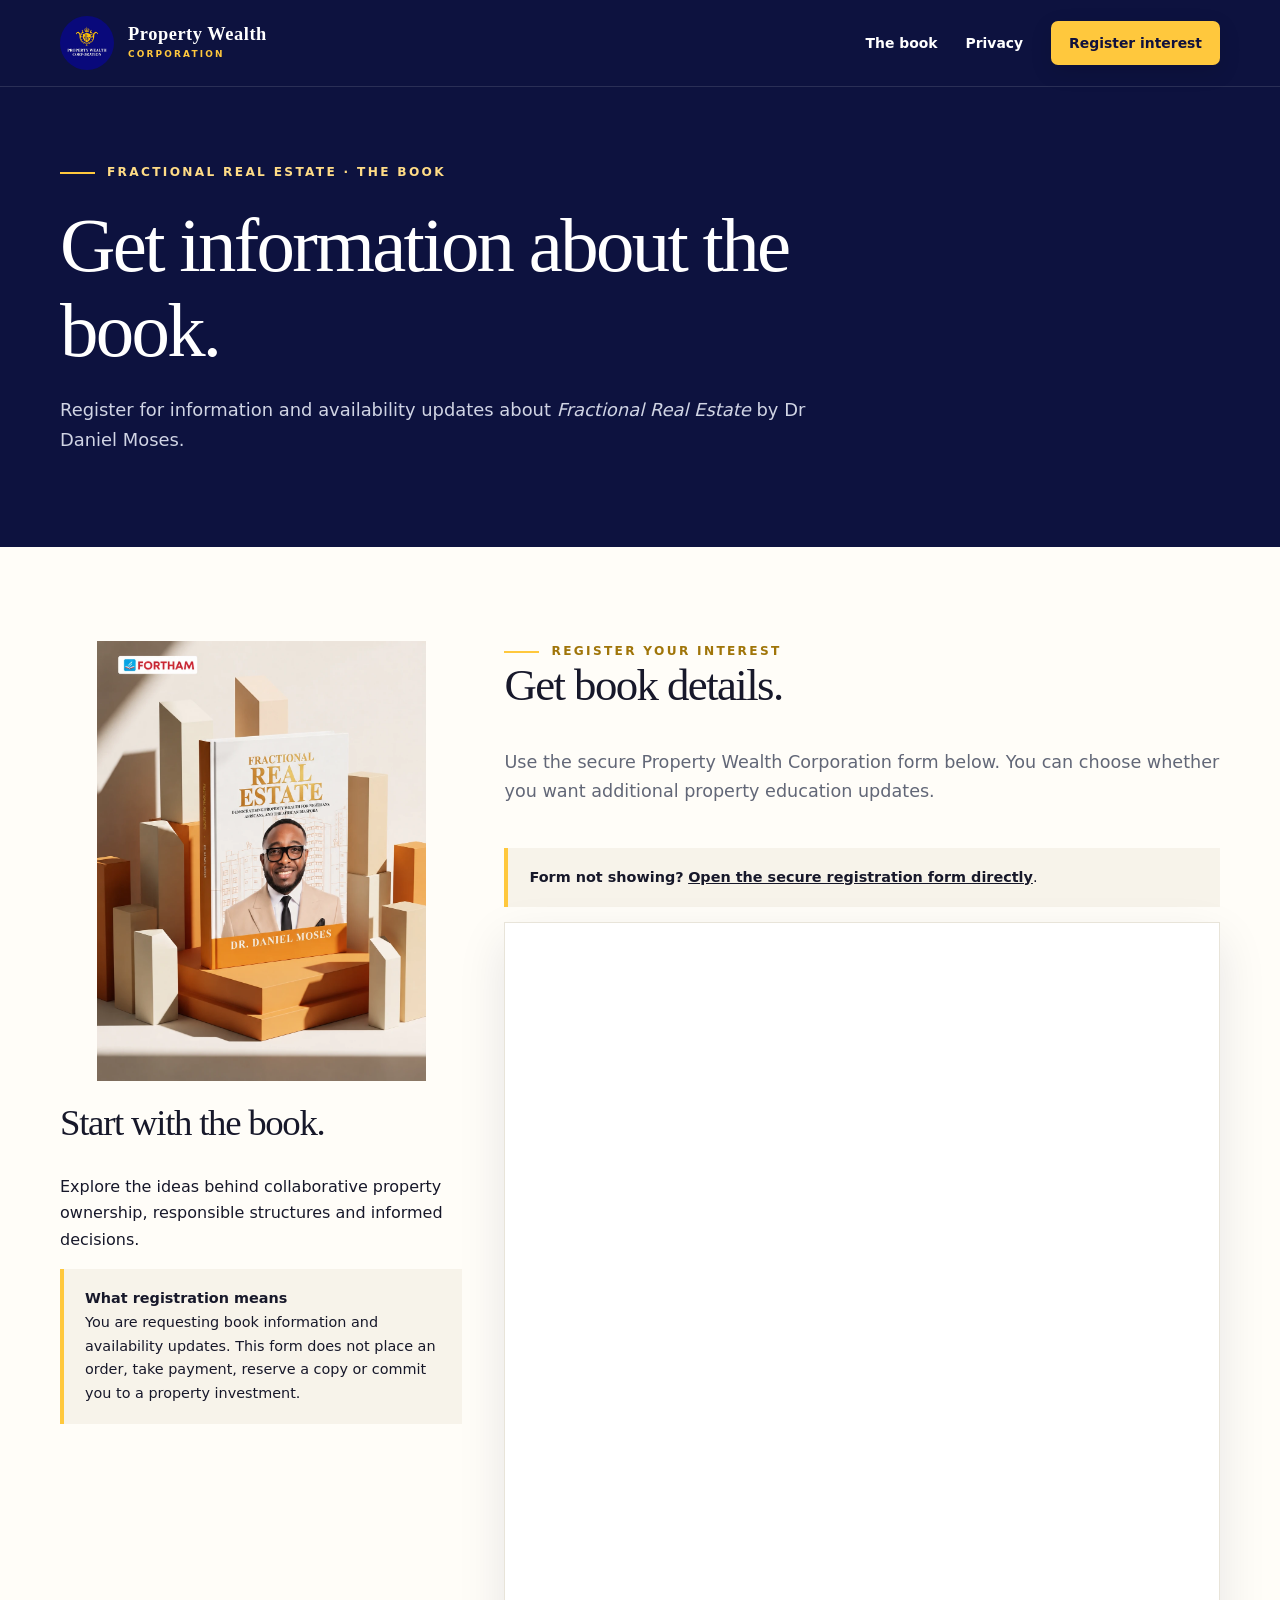
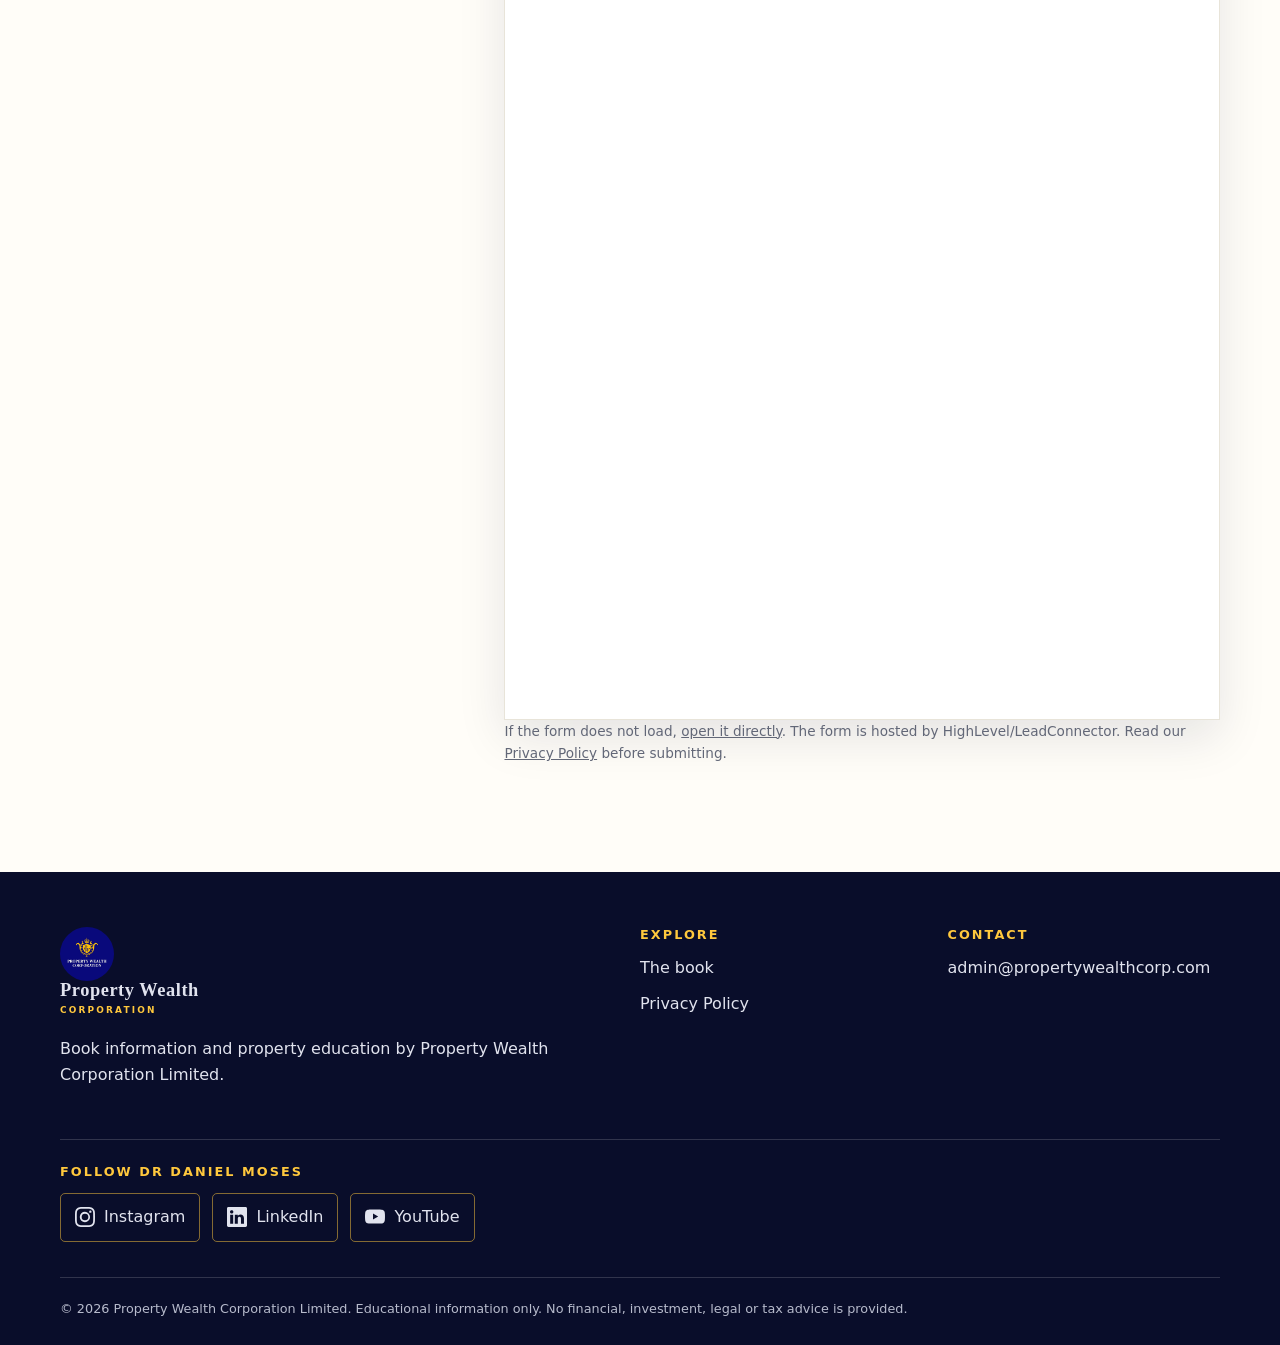
==== commit 39db4a03: "Update book site copy after launch" ====
--- a/opt-in/index.html
+++ b/opt-in/index.html
@@ -1,4 +1,4 @@
-<!doctype html><html lang="en"><head><meta charset="utf-8"><meta name="viewport" content="width=device-width,initial-scale=1"><meta name="description" content="Register for release and availability updates about Fractional Real Estate, the book by Dr Daniel Moses."><title>Get Fractional Real Estate Book Updates | Dr Daniel Moses</title><link rel="canonical" href="https://danielmoses.fractionalrealestate.propertywealthcorp.com/opt-in/"><meta name="robots" content="index,follow,max-image-preview:large"><link rel="icon" href="../assets/pwc-logo.jpg"><link rel="stylesheet" href="../styles.css"></head><body><a class="skip" href="#main">Skip to content</a><header class="site-header"><div class="wrap header-inner"><a class="brand" href="../"><img src="../assets/pwc-logo.jpg" alt="Property Wealth Corporation logo"><span>Property Wealth<small>CORPORATION</small></span></a><nav class="nav" aria-label="Primary navigation"><a href="../">The book</a><a href="../privacy-policy/">Privacy</a><a class="btn" href="#book-form">Register interest</a></nav></div></header><main id="main"><section class="subhero"><div class="wrap"><div class="eyebrow">Fractional Real Estate · The book</div><h1>Be among the first to hear about the book.</h1><p>Register for updates about the release and availability of <em>Fractional Real Estate</em> by Dr Daniel Moses. Book launch activities are planned for 10–19 October 2026.</p></div></section><section class="section"><div class="wrap form-layout"><aside class="form-aside"><img src="../assets/book-cover.webp" alt="Cover of Fractional Real Estate by Dr Daniel Moses"><h2 style="font-size:2.3rem;margin-top:22px">Start with the book.</h2><p>Explore the ideas behind collaborative property ownership, responsible structures and informed decisions.</p><div class="notice"><strong>What registration means</strong><br>You are requesting book information and release updates. This form does not place an order, take payment, reserve a copy or commit you to a property investment.</div></aside><div><div class="section-intro"><div class="eyebrow">Register your interest</div><h2 style="font-size:2.8rem">Get release details.</h2><p>Use the secure Property Wealth Corporation form below. You can choose whether you want additional property education updates.</p></div><p class="notice"><strong>Form not showing?</strong> <a href="https://go.propertywealthcorp.com/widget/form/pvuKqRyH6G9nLjAVkCAN">Open the secure registration form directly</a>.</p><div class="form-panel" id="book-form"><iframe src="https://go.propertywealthcorp.com/widget/form/pvuKqRyH6G9nLjAVkCAN" id="inline-pvuKqRyH6G9nLjAVkCAN" title="Property Wealth Corporation book registration form" loading="eager" referrerpolicy="strict-origin-when-cross-origin"></iframe></div><p class="fine">If the form does not load, <a href="https://go.propertywealthcorp.com/widget/form/pvuKqRyH6G9nLjAVkCAN">open it directly</a>. The form is hosted by HighLevel/LeadConnector. Read our <a href="../privacy-policy/">Privacy Policy</a> before submitting.</p></div></div></section></main><footer class="footer"><div class="wrap"><div class="footer-grid"><div><a class="brand" href="../"><img src="../assets/pwc-logo.jpg" alt=""><span>Property Wealth<small>CORPORATION</small></span></a><p>Book information and property education by Property Wealth Corporation Limited.</p></div><div><h3>EXPLORE</h3><a href="../">The book</a><br><a href="../privacy-policy/">Privacy Policy</a></div><div><h3>CONTACT</h3><a href="mailto:admin@propertywealthcorp.com">admin@propertywealthcorp.com</a></div></div><div class="footer-social"><h3>FOLLOW DR DANIEL MOSES</h3><nav class="social-links" aria-label="Dr Daniel Moses social media">
+<!doctype html><html lang="en"><head><meta charset="utf-8"><meta name="viewport" content="width=device-width,initial-scale=1"><meta name="description" content="Register for book information and availability updates about Fractional Real Estate, the book by Dr Daniel Moses."><title>Get Fractional Real Estate Book Updates | Dr Daniel Moses</title><link rel="canonical" href="https://danielmoses.fractionalrealestate.propertywealthcorp.com/opt-in/"><meta name="robots" content="index,follow,max-image-preview:large"><link rel="icon" href="../assets/pwc-logo.jpg"><link rel="stylesheet" href="../styles.css"></head><body><a class="skip" href="#main">Skip to content</a><header class="site-header"><div class="wrap header-inner"><a class="brand" href="../"><img src="../assets/pwc-logo.jpg" alt="Property Wealth Corporation logo"><span>Property Wealth<small>CORPORATION</small></span></a><nav class="nav" aria-label="Primary navigation"><a href="../">The book</a><a href="../privacy-policy/">Privacy</a><a class="btn" href="#book-form">Register interest</a></nav></div></header><main id="main"><section class="subhero"><div class="wrap"><div class="eyebrow">Fractional Real Estate · The book</div><h1>Get information about the book.</h1><p>Register for information and availability updates about <em>Fractional Real Estate</em> by Dr Daniel Moses.</p></div></section><section class="section"><div class="wrap form-layout"><aside class="form-aside"><img src="../assets/book-cover.webp" alt="Cover of Fractional Real Estate by Dr Daniel Moses"><h2 style="font-size:2.3rem;margin-top:22px">Start with the book.</h2><p>Explore the ideas behind collaborative property ownership, responsible structures and informed decisions.</p><div class="notice"><strong>What registration means</strong><br>You are requesting book information and availability updates. This form does not place an order, take payment, reserve a copy or commit you to a property investment.</div></aside><div><div class="section-intro"><div class="eyebrow">Register your interest</div><h2 style="font-size:2.8rem">Get book details.</h2><p>Use the secure Property Wealth Corporation form below. You can choose whether you want additional property education updates.</p></div><p class="notice"><strong>Form not showing?</strong> <a href="https://go.propertywealthcorp.com/widget/form/pvuKqRyH6G9nLjAVkCAN">Open the secure registration form directly</a>.</p><div class="form-panel" id="book-form"><iframe src="https://go.propertywealthcorp.com/widget/form/pvuKqRyH6G9nLjAVkCAN" id="inline-pvuKqRyH6G9nLjAVkCAN" title="Property Wealth Corporation book registration form" loading="eager" referrerpolicy="strict-origin-when-cross-origin"></iframe></div><p class="fine">If the form does not load, <a href="https://go.propertywealthcorp.com/widget/form/pvuKqRyH6G9nLjAVkCAN">open it directly</a>. The form is hosted by HighLevel/LeadConnector. Read our <a href="../privacy-policy/">Privacy Policy</a> before submitting.</p></div></div></section></main><footer class="footer"><div class="wrap"><div class="footer-grid"><div><a class="brand" href="../"><img src="../assets/pwc-logo.jpg" alt=""><span>Property Wealth<small>CORPORATION</small></span></a><p>Book information and property education by Property Wealth Corporation Limited.</p></div><div><h3>EXPLORE</h3><a href="../">The book</a><br><a href="../privacy-policy/">Privacy Policy</a></div><div><h3>CONTACT</h3><a href="mailto:admin@propertywealthcorp.com">admin@propertywealthcorp.com</a></div></div><div class="footer-social"><h3>FOLLOW DR DANIEL MOSES</h3><nav class="social-links" aria-label="Dr Daniel Moses social media">
       <a href="https://www.instagram.com/dr.danielmoses/" target="_blank" rel="noopener noreferrer" aria-label="Dr Daniel Moses on Instagram (opens in a new tab)">
         <svg aria-hidden="true" focusable="false" viewBox="0 0 16 16" xmlns="http://www.w3.org/2000/svg"><path d="M8 0C5.829 0 5.556.01 4.703.048 3.85.088 3.269.222 2.76.42a3.9 3.9 0 0 0-1.417.923A3.9 3.9 0 0 0 .42 2.76C.222 3.268.087 3.85.048 4.7.01 5.555 0 5.827 0 8.001c0 2.172.01 2.444.048 3.297.04.852.174 1.433.372 1.942.205.526.478.972.923 1.417.444.445.89.719 1.416.923.51.198 1.09.333 1.942.372C5.555 15.99 5.827 16 8 16s2.444-.01 3.298-.048c.851-.04 1.434-.174 1.943-.372a3.9 3.9 0 0 0 1.416-.923c.445-.445.718-.891.923-1.417.197-.509.332-1.09.372-1.942C15.99 10.445 16 10.173 16 8s-.01-2.445-.048-3.299c-.04-.851-.175-1.433-.372-1.941a3.9 3.9 0 0 0-.923-1.417A3.9 3.9 0 0 0 13.24.42c-.51-.198-1.092-.333-1.943-.372C10.443.01 10.172 0 7.998 0zm-.717 1.442h.718c2.136 0 2.389.007 3.232.046.78.035 1.204.166 1.486.275.373.145.64.319.92.599s.453.546.598.92c.11.281.24.705.275 1.485.039.843.047 1.096.047 3.231s-.008 2.389-.047 3.232c-.035.78-.166 1.203-.275 1.485a2.5 2.5 0 0 1-.599.919c-.28.28-.546.453-.92.598-.28.11-.704.24-1.485.276-.843.038-1.096.047-3.232.047s-2.39-.009-3.233-.047c-.78-.036-1.203-.166-1.485-.276a2.5 2.5 0 0 1-.92-.598 2.5 2.5 0 0 1-.6-.92c-.109-.281-.24-.705-.275-1.485-.038-.843-.046-1.096-.046-3.233s.008-2.388.046-3.231c.036-.78.166-1.204.276-1.486.145-.373.319-.64.599-.92s.546-.453.92-.598c.282-.11.705-.24 1.485-.276.738-.034 1.024-.044 2.515-.045zm4.988 1.328a.96.96 0 1 0 0 1.92.96.96 0 0 0 0-1.92m-4.27 1.122a4.109 4.109 0 1 0 0 8.217 4.109 4.109 0 0 0 0-8.217m0 1.441a2.667 2.667 0 1 1 0 5.334 2.667 2.667 0 0 1 0-5.334"/></svg>
         <span>Instagram</span>
@@ -11,4 +11,4 @@
         <svg aria-hidden="true" focusable="false" viewBox="0 0 16 16" xmlns="http://www.w3.org/2000/svg"><path d="M8.051 1.999h.089c.822.003 4.987.033 6.11.335a2.01 2.01 0 0 1 1.415 1.42c.101.38.172.883.22 1.402l.01.104.022.26.008.104c.065.914.073 1.77.074 1.957v.075c-.001.194-.01 1.108-.082 2.06l-.008.105-.009.104c-.05.572-.124 1.14-.235 1.558a2.01 2.01 0 0 1-1.415 1.42c-1.16.312-5.569.334-6.18.335h-.142c-.309 0-1.587-.006-2.927-.052l-.17-.006-.087-.004-.171-.007-.171-.007c-1.11-.049-2.167-.128-2.654-.26a2.01 2.01 0 0 1-1.415-1.419c-.111-.417-.185-.986-.235-1.558L.09 9.82l-.008-.104A31 31 0 0 1 0 7.68v-.123c.002-.215.01-.958.064-1.778l.007-.103.003-.052.008-.104.022-.26.01-.104c.048-.519.119-1.023.22-1.402a2.01 2.01 0 0 1 1.415-1.42c.487-.13 1.544-.21 2.654-.26l.17-.007.172-.006.086-.003.171-.007A100 100 0 0 1 7.858 2zM6.4 5.209v4.818l4.157-2.408z"/></svg>
         <span>YouTube</span>
       </a>
-    </nav></div><div class="footer-bottom">© 2026 Property Wealth Corporation Limited. Educational information only. No financial, investment, legal or tax advice is provided.</div></div></footer></body></html>
+    </nav></div><div class="footer-bottom">© 2026 Property Wealth Corporation Limited. Educational information only. No financial, investment, legal or tax advice is provided.</div></div></footer></body></html>
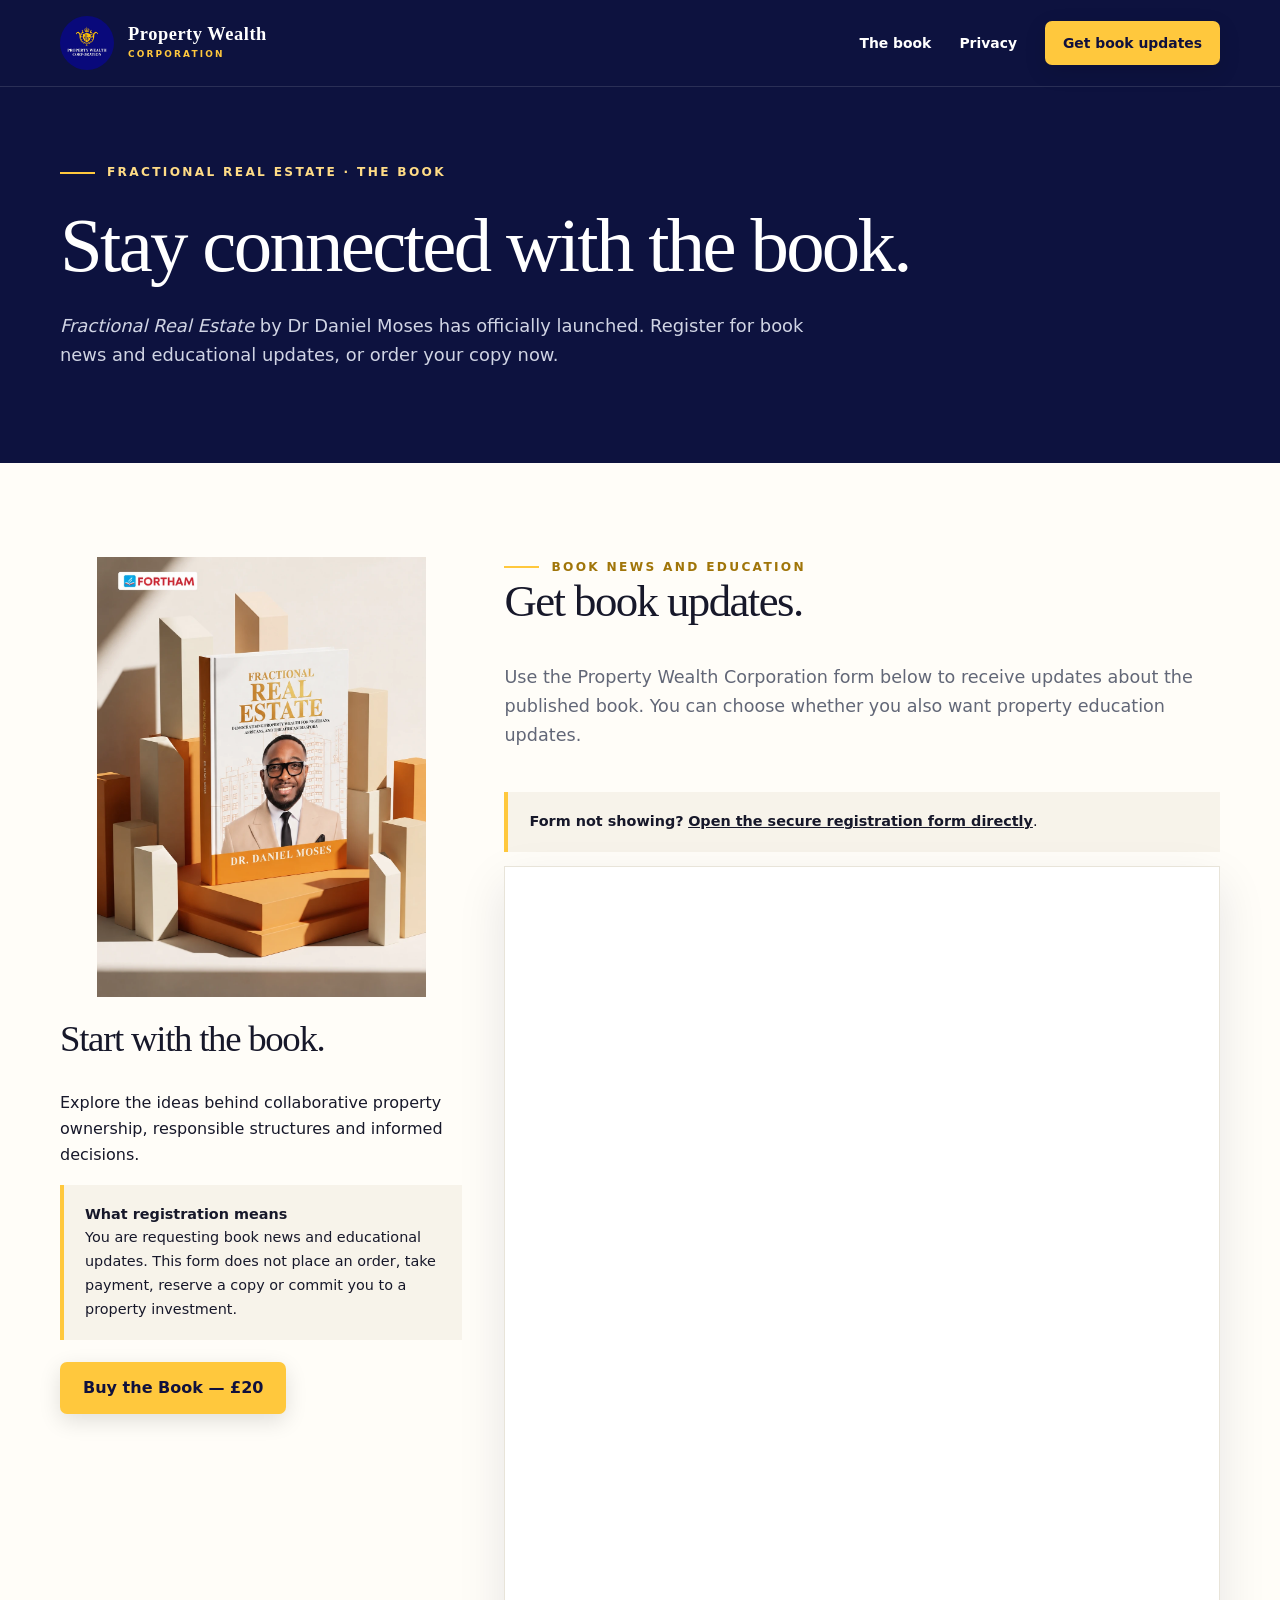
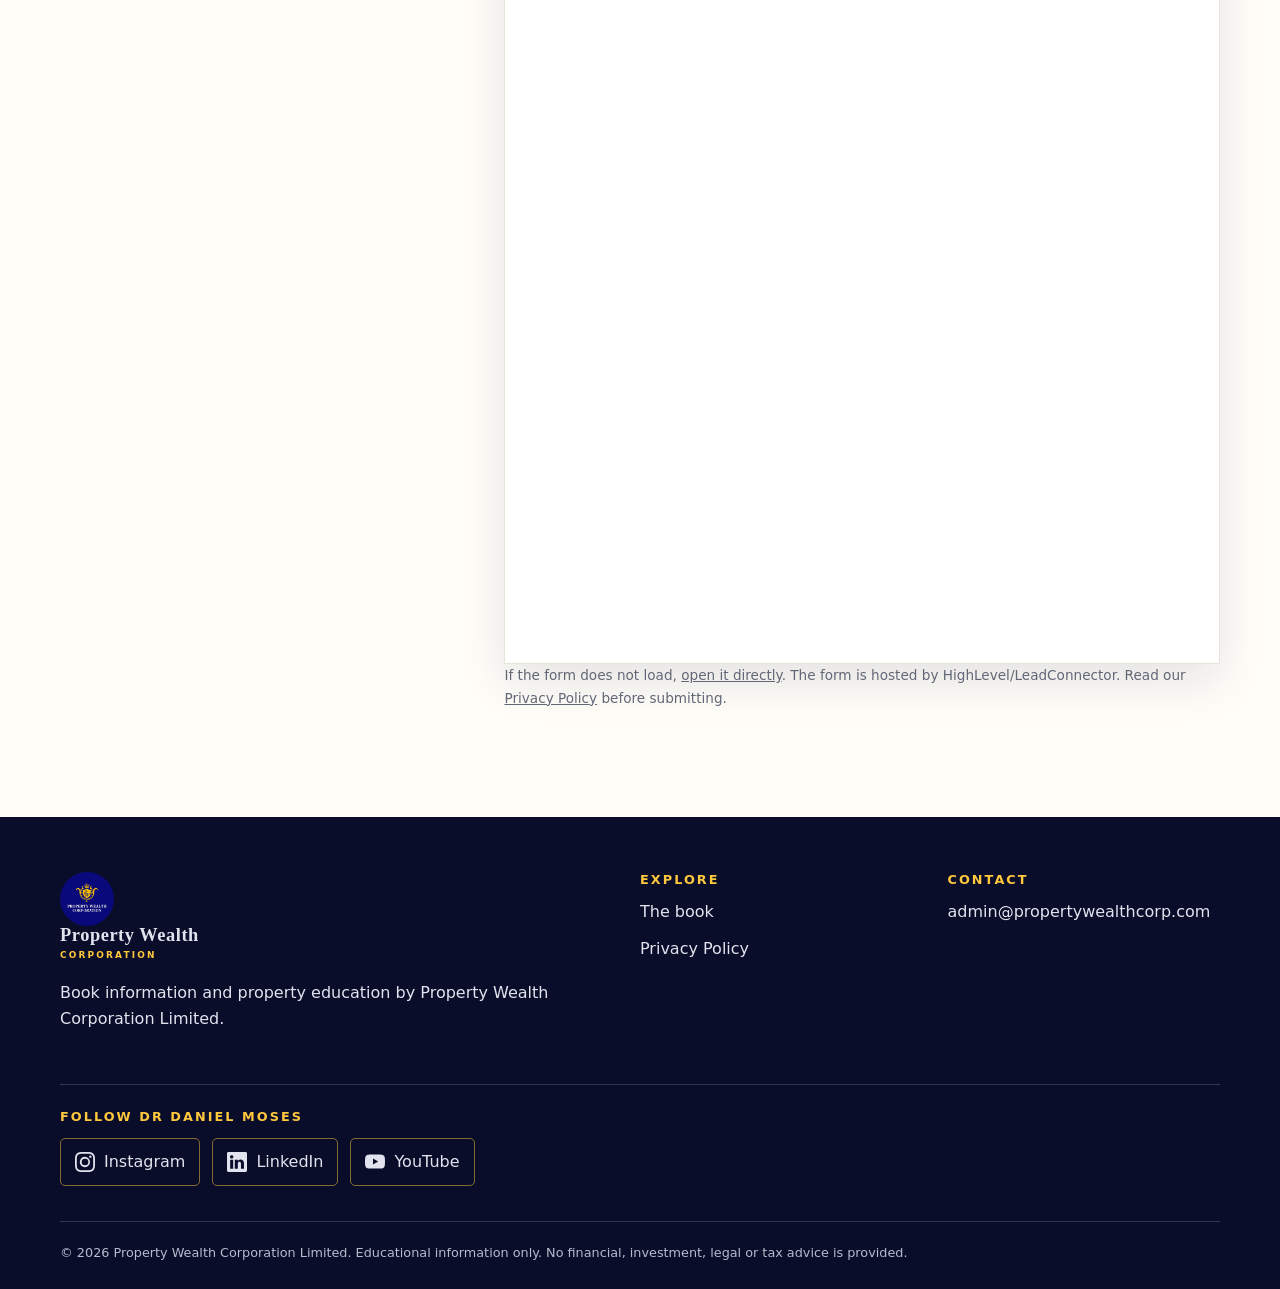
==== commit eb08953a: "Prepare launched book website copy for review" ====
--- a/opt-in/index.html
+++ b/opt-in/index.html
@@ -1,4 +1,4 @@
-<!doctype html><html lang="en"><head><meta charset="utf-8"><meta name="viewport" content="width=device-width,initial-scale=1"><meta name="description" content="Register for book information and availability updates about Fractional Real Estate, the book by Dr Daniel Moses."><title>Get Fractional Real Estate Book Updates | Dr Daniel Moses</title><link rel="canonical" href="https://danielmoses.fractionalrealestate.propertywealthcorp.com/opt-in/"><meta name="robots" content="index,follow,max-image-preview:large"><link rel="icon" href="../assets/pwc-logo.jpg"><link rel="stylesheet" href="../styles.css"></head><body><a class="skip" href="#main">Skip to content</a><header class="site-header"><div class="wrap header-inner"><a class="brand" href="../"><img src="../assets/pwc-logo.jpg" alt="Property Wealth Corporation logo"><span>Property Wealth<small>CORPORATION</small></span></a><nav class="nav" aria-label="Primary navigation"><a href="../">The book</a><a href="../privacy-policy/">Privacy</a><a class="btn" href="#book-form">Register interest</a></nav></div></header><main id="main"><section class="subhero"><div class="wrap"><div class="eyebrow">Fractional Real Estate · The book</div><h1>Get information about the book.</h1><p>Register for information and availability updates about <em>Fractional Real Estate</em> by Dr Daniel Moses.</p></div></section><section class="section"><div class="wrap form-layout"><aside class="form-aside"><img src="../assets/book-cover.webp" alt="Cover of Fractional Real Estate by Dr Daniel Moses"><h2 style="font-size:2.3rem;margin-top:22px">Start with the book.</h2><p>Explore the ideas behind collaborative property ownership, responsible structures and informed decisions.</p><div class="notice"><strong>What registration means</strong><br>You are requesting book information and availability updates. This form does not place an order, take payment, reserve a copy or commit you to a property investment.</div></aside><div><div class="section-intro"><div class="eyebrow">Register your interest</div><h2 style="font-size:2.8rem">Get book details.</h2><p>Use the secure Property Wealth Corporation form below. You can choose whether you want additional property education updates.</p></div><p class="notice"><strong>Form not showing?</strong> <a href="https://go.propertywealthcorp.com/widget/form/pvuKqRyH6G9nLjAVkCAN">Open the secure registration form directly</a>.</p><div class="form-panel" id="book-form"><iframe src="https://go.propertywealthcorp.com/widget/form/pvuKqRyH6G9nLjAVkCAN" id="inline-pvuKqRyH6G9nLjAVkCAN" title="Property Wealth Corporation book registration form" loading="eager" referrerpolicy="strict-origin-when-cross-origin"></iframe></div><p class="fine">If the form does not load, <a href="https://go.propertywealthcorp.com/widget/form/pvuKqRyH6G9nLjAVkCAN">open it directly</a>. The form is hosted by HighLevel/LeadConnector. Read our <a href="../privacy-policy/">Privacy Policy</a> before submitting.</p></div></div></section></main><footer class="footer"><div class="wrap"><div class="footer-grid"><div><a class="brand" href="../"><img src="../assets/pwc-logo.jpg" alt=""><span>Property Wealth<small>CORPORATION</small></span></a><p>Book information and property education by Property Wealth Corporation Limited.</p></div><div><h3>EXPLORE</h3><a href="../">The book</a><br><a href="../privacy-policy/">Privacy Policy</a></div><div><h3>CONTACT</h3><a href="mailto:admin@propertywealthcorp.com">admin@propertywealthcorp.com</a></div></div><div class="footer-social"><h3>FOLLOW DR DANIEL MOSES</h3><nav class="social-links" aria-label="Dr Daniel Moses social media">
+<!doctype html><html lang="en"><head><meta charset="utf-8"><meta name="viewport" content="width=device-width,initial-scale=1"><meta name="description" content="Fractional Real Estate by Dr Daniel Moses is available now. Sign up for book news and educational updates or order your copy for £20."><title>Get Fractional Real Estate Book Updates | Dr Daniel Moses</title><link rel="canonical" href="https://danielmoses.fractionalrealestate.propertywealthcorp.com/opt-in/"><meta name="robots" content="index,follow,max-image-preview:large"><link rel="icon" href="../assets/pwc-logo.jpg"><link rel="stylesheet" href="../styles.css"></head><body><a class="skip" href="#main">Skip to content</a><header class="site-header"><div class="wrap header-inner"><a class="brand" href="../"><img src="../assets/pwc-logo.jpg" alt="Property Wealth Corporation logo"><span>Property Wealth<small>CORPORATION</small></span></a><nav class="nav" aria-label="Primary navigation"><a href="../">The book</a><a href="../privacy-policy/">Privacy</a><a class="btn" href="#book-form">Get book updates</a></nav></div></header><main id="main"><section class="subhero"><div class="wrap"><div class="eyebrow">Fractional Real Estate · The book</div><h1>Stay connected with the book.</h1><p><em>Fractional Real Estate</em> by Dr Daniel Moses has officially launched. Register for book news and educational updates, or order your copy now.</p></div></section><section class="section"><div class="wrap form-layout"><aside class="form-aside"><img src="../assets/book-cover.webp" alt="Cover of Fractional Real Estate by Dr Daniel Moses"><h2 style="font-size:2.3rem;margin-top:22px">Start with the book.</h2><p>Explore the ideas behind collaborative property ownership, responsible structures and informed decisions.</p><div class="notice"><strong>What registration means</strong><br>You are requesting book news and educational updates. This form does not place an order, take payment, reserve a copy or commit you to a property investment.</div><p style="margin-top:22px"><a class="btn" href="https://buy.stripe.com/8x228r2u41ne5BU0bfcAo0d">Buy the Book — £20</a></p></aside><div><div class="section-intro"><div class="eyebrow">Book news and education</div><h2 style="font-size:2.8rem">Get book updates.</h2><p>Use the Property Wealth Corporation form below to receive updates about the published book. You can choose whether you also want property education updates.</p></div><p class="notice"><strong>Form not showing?</strong> <a href="https://go.propertywealthcorp.com/widget/form/pvuKqRyH6G9nLjAVkCAN">Open the secure registration form directly</a>.</p><div class="form-panel" id="book-form"><iframe src="https://go.propertywealthcorp.com/widget/form/pvuKqRyH6G9nLjAVkCAN" id="inline-pvuKqRyH6G9nLjAVkCAN" title="Property Wealth Corporation book registration form" loading="eager" referrerpolicy="strict-origin-when-cross-origin"></iframe></div><p class="fine">If the form does not load, <a href="https://go.propertywealthcorp.com/widget/form/pvuKqRyH6G9nLjAVkCAN">open it directly</a>. The form is hosted by HighLevel/LeadConnector. Read our <a href="../privacy-policy/">Privacy Policy</a> before submitting.</p></div></div></section></main><footer class="footer"><div class="wrap"><div class="footer-grid"><div><a class="brand" href="../"><img src="../assets/pwc-logo.jpg" alt=""><span>Property Wealth<small>CORPORATION</small></span></a><p>Book information and property education by Property Wealth Corporation Limited.</p></div><div><h3>EXPLORE</h3><a href="../">The book</a><br><a href="../privacy-policy/">Privacy Policy</a></div><div><h3>CONTACT</h3><a href="mailto:admin@propertywealthcorp.com">admin@propertywealthcorp.com</a></div></div><div class="footer-social"><h3>FOLLOW DR DANIEL MOSES</h3><nav class="social-links" aria-label="Dr Daniel Moses social media">
       <a href="https://www.instagram.com/dr.danielmoses/" target="_blank" rel="noopener noreferrer" aria-label="Dr Daniel Moses on Instagram (opens in a new tab)">
         <svg aria-hidden="true" focusable="false" viewBox="0 0 16 16" xmlns="http://www.w3.org/2000/svg"><path d="M8 0C5.829 0 5.556.01 4.703.048 3.85.088 3.269.222 2.76.42a3.9 3.9 0 0 0-1.417.923A3.9 3.9 0 0 0 .42 2.76C.222 3.268.087 3.85.048 4.7.01 5.555 0 5.827 0 8.001c0 2.172.01 2.444.048 3.297.04.852.174 1.433.372 1.942.205.526.478.972.923 1.417.444.445.89.719 1.416.923.51.198 1.09.333 1.942.372C5.555 15.99 5.827 16 8 16s2.444-.01 3.298-.048c.851-.04 1.434-.174 1.943-.372a3.9 3.9 0 0 0 1.416-.923c.445-.445.718-.891.923-1.417.197-.509.332-1.09.372-1.942C15.99 10.445 16 10.173 16 8s-.01-2.445-.048-3.299c-.04-.851-.175-1.433-.372-1.941a3.9 3.9 0 0 0-.923-1.417A3.9 3.9 0 0 0 13.24.42c-.51-.198-1.092-.333-1.943-.372C10.443.01 10.172 0 7.998 0zm-.717 1.442h.718c2.136 0 2.389.007 3.232.046.78.035 1.204.166 1.486.275.373.145.64.319.92.599s.453.546.598.92c.11.281.24.705.275 1.485.039.843.047 1.096.047 3.231s-.008 2.389-.047 3.232c-.035.78-.166 1.203-.275 1.485a2.5 2.5 0 0 1-.599.919c-.28.28-.546.453-.92.598-.28.11-.704.24-1.485.276-.843.038-1.096.047-3.232.047s-2.39-.009-3.233-.047c-.78-.036-1.203-.166-1.485-.276a2.5 2.5 0 0 1-.92-.598 2.5 2.5 0 0 1-.6-.92c-.109-.281-.24-.705-.275-1.485-.038-.843-.046-1.096-.046-3.233s.008-2.388.046-3.231c.036-.78.166-1.204.276-1.486.145-.373.319-.64.599-.92s.546-.453.92-.598c.282-.11.705-.24 1.485-.276.738-.034 1.024-.044 2.515-.045zm4.988 1.328a.96.96 0 1 0 0 1.92.96.96 0 0 0 0-1.92m-4.27 1.122a4.109 4.109 0 1 0 0 8.217 4.109 4.109 0 0 0 0-8.217m0 1.441a2.667 2.667 0 1 1 0 5.334 2.667 2.667 0 0 1 0-5.334"/></svg>
         <span>Instagram</span>
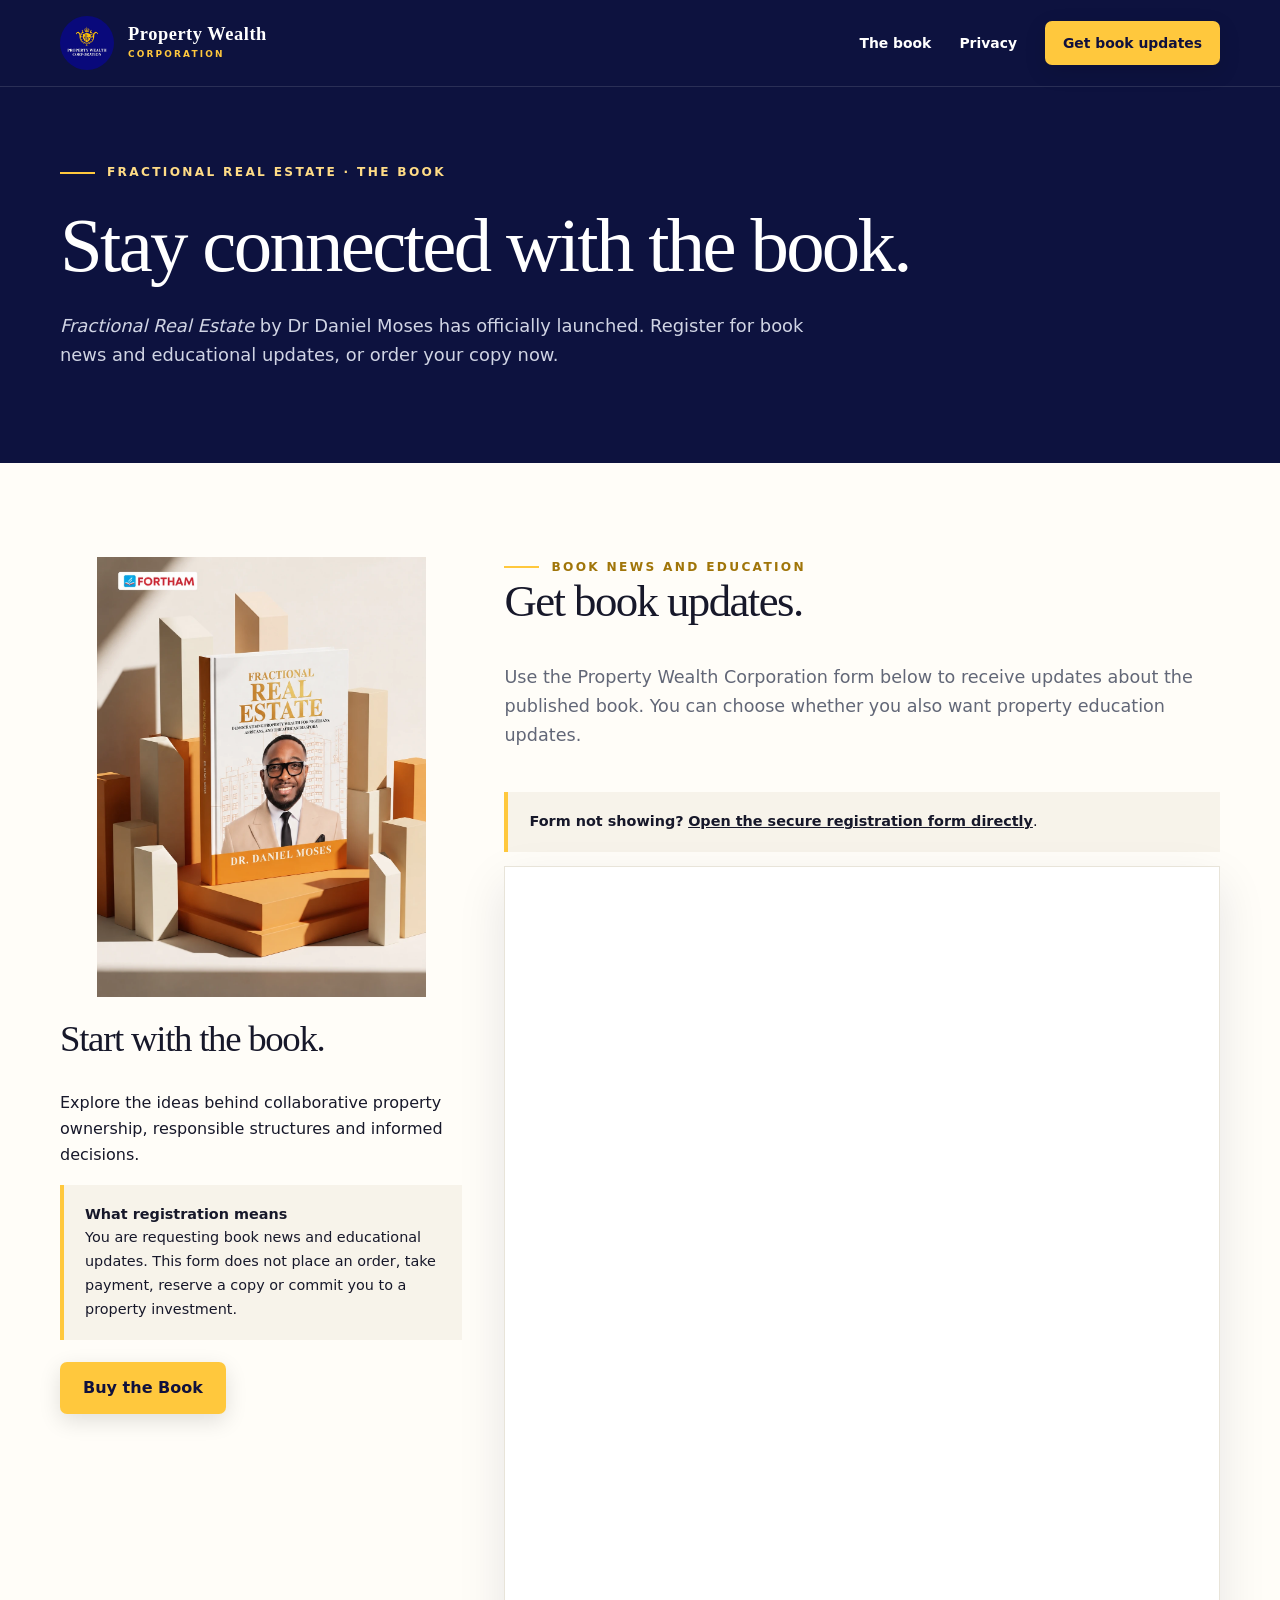
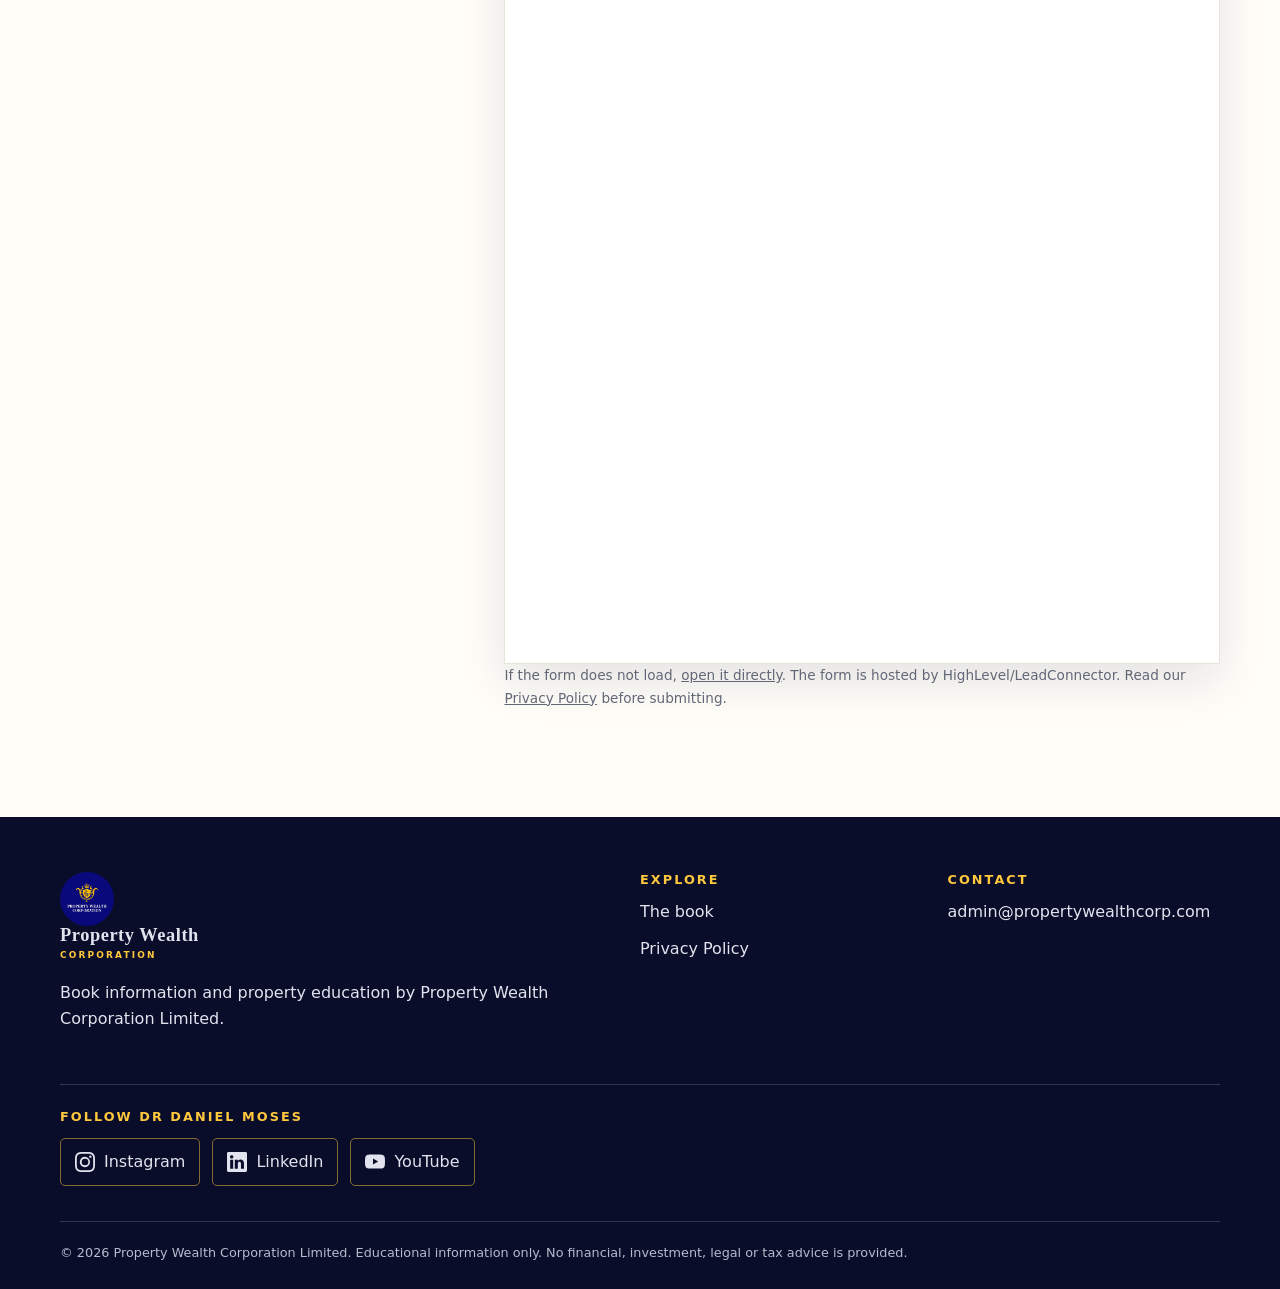
==== commit d0f1240c: "Remove price from book purchase CTAs" ====
--- a/opt-in/index.html
+++ b/opt-in/index.html
@@ -1,4 +1,4 @@
-<!doctype html><html lang="en"><head><meta charset="utf-8"><meta name="viewport" content="width=device-width,initial-scale=1"><meta name="description" content="Fractional Real Estate by Dr Daniel Moses is available now. Sign up for book news and educational updates or order your copy for £20."><title>Get Fractional Real Estate Book Updates | Dr Daniel Moses</title><link rel="canonical" href="https://danielmoses.fractionalrealestate.propertywealthcorp.com/opt-in/"><meta name="robots" content="index,follow,max-image-preview:large"><link rel="icon" href="../assets/pwc-logo.jpg"><link rel="stylesheet" href="../styles.css"></head><body><a class="skip" href="#main">Skip to content</a><header class="site-header"><div class="wrap header-inner"><a class="brand" href="../"><img src="../assets/pwc-logo.jpg" alt="Property Wealth Corporation logo"><span>Property Wealth<small>CORPORATION</small></span></a><nav class="nav" aria-label="Primary navigation"><a href="../">The book</a><a href="../privacy-policy/">Privacy</a><a class="btn" href="#book-form">Get book updates</a></nav></div></header><main id="main"><section class="subhero"><div class="wrap"><div class="eyebrow">Fractional Real Estate · The book</div><h1>Stay connected with the book.</h1><p><em>Fractional Real Estate</em> by Dr Daniel Moses has officially launched. Register for book news and educational updates, or order your copy now.</p></div></section><section class="section"><div class="wrap form-layout"><aside class="form-aside"><img src="../assets/book-cover.webp" alt="Cover of Fractional Real Estate by Dr Daniel Moses"><h2 style="font-size:2.3rem;margin-top:22px">Start with the book.</h2><p>Explore the ideas behind collaborative property ownership, responsible structures and informed decisions.</p><div class="notice"><strong>What registration means</strong><br>You are requesting book news and educational updates. This form does not place an order, take payment, reserve a copy or commit you to a property investment.</div><p style="margin-top:22px"><a class="btn" href="https://buy.stripe.com/8x228r2u41ne5BU0bfcAo0d">Buy the Book — £20</a></p></aside><div><div class="section-intro"><div class="eyebrow">Book news and education</div><h2 style="font-size:2.8rem">Get book updates.</h2><p>Use the Property Wealth Corporation form below to receive updates about the published book. You can choose whether you also want property education updates.</p></div><p class="notice"><strong>Form not showing?</strong> <a href="https://go.propertywealthcorp.com/widget/form/pvuKqRyH6G9nLjAVkCAN">Open the secure registration form directly</a>.</p><div class="form-panel" id="book-form"><iframe src="https://go.propertywealthcorp.com/widget/form/pvuKqRyH6G9nLjAVkCAN" id="inline-pvuKqRyH6G9nLjAVkCAN" title="Property Wealth Corporation book registration form" loading="eager" referrerpolicy="strict-origin-when-cross-origin"></iframe></div><p class="fine">If the form does not load, <a href="https://go.propertywealthcorp.com/widget/form/pvuKqRyH6G9nLjAVkCAN">open it directly</a>. The form is hosted by HighLevel/LeadConnector. Read our <a href="../privacy-policy/">Privacy Policy</a> before submitting.</p></div></div></section></main><footer class="footer"><div class="wrap"><div class="footer-grid"><div><a class="brand" href="../"><img src="../assets/pwc-logo.jpg" alt=""><span>Property Wealth<small>CORPORATION</small></span></a><p>Book information and property education by Property Wealth Corporation Limited.</p></div><div><h3>EXPLORE</h3><a href="../">The book</a><br><a href="../privacy-policy/">Privacy Policy</a></div><div><h3>CONTACT</h3><a href="mailto:admin@propertywealthcorp.com">admin@propertywealthcorp.com</a></div></div><div class="footer-social"><h3>FOLLOW DR DANIEL MOSES</h3><nav class="social-links" aria-label="Dr Daniel Moses social media">
+<!doctype html><html lang="en"><head><meta charset="utf-8"><meta name="viewport" content="width=device-width,initial-scale=1"><meta name="description" content="Fractional Real Estate by Dr Daniel Moses is available now. Sign up for book news and educational updates or order your copy for £20."><title>Get Fractional Real Estate Book Updates | Dr Daniel Moses</title><link rel="canonical" href="https://danielmoses.fractionalrealestate.propertywealthcorp.com/opt-in/"><meta name="robots" content="index,follow,max-image-preview:large"><link rel="icon" href="../assets/pwc-logo.jpg"><link rel="stylesheet" href="../styles.css"></head><body><a class="skip" href="#main">Skip to content</a><header class="site-header"><div class="wrap header-inner"><a class="brand" href="../"><img src="../assets/pwc-logo.jpg" alt="Property Wealth Corporation logo"><span>Property Wealth<small>CORPORATION</small></span></a><nav class="nav" aria-label="Primary navigation"><a href="../">The book</a><a href="../privacy-policy/">Privacy</a><a class="btn" href="#book-form">Get book updates</a></nav></div></header><main id="main"><section class="subhero"><div class="wrap"><div class="eyebrow">Fractional Real Estate · The book</div><h1>Stay connected with the book.</h1><p><em>Fractional Real Estate</em> by Dr Daniel Moses has officially launched. Register for book news and educational updates, or order your copy now.</p></div></section><section class="section"><div class="wrap form-layout"><aside class="form-aside"><img src="../assets/book-cover.webp" alt="Cover of Fractional Real Estate by Dr Daniel Moses"><h2 style="font-size:2.3rem;margin-top:22px">Start with the book.</h2><p>Explore the ideas behind collaborative property ownership, responsible structures and informed decisions.</p><div class="notice"><strong>What registration means</strong><br>You are requesting book news and educational updates. This form does not place an order, take payment, reserve a copy or commit you to a property investment.</div><p style="margin-top:22px"><a class="btn" href="https://buy.stripe.com/8x228r2u41ne5BU0bfcAo0d">Buy the Book</a></p></aside><div><div class="section-intro"><div class="eyebrow">Book news and education</div><h2 style="font-size:2.8rem">Get book updates.</h2><p>Use the Property Wealth Corporation form below to receive updates about the published book. You can choose whether you also want property education updates.</p></div><p class="notice"><strong>Form not showing?</strong> <a href="https://go.propertywealthcorp.com/widget/form/pvuKqRyH6G9nLjAVkCAN">Open the secure registration form directly</a>.</p><div class="form-panel" id="book-form"><iframe src="https://go.propertywealthcorp.com/widget/form/pvuKqRyH6G9nLjAVkCAN" id="inline-pvuKqRyH6G9nLjAVkCAN" title="Property Wealth Corporation book registration form" loading="eager" referrerpolicy="strict-origin-when-cross-origin"></iframe></div><p class="fine">If the form does not load, <a href="https://go.propertywealthcorp.com/widget/form/pvuKqRyH6G9nLjAVkCAN">open it directly</a>. The form is hosted by HighLevel/LeadConnector. Read our <a href="../privacy-policy/">Privacy Policy</a> before submitting.</p></div></div></section></main><footer class="footer"><div class="wrap"><div class="footer-grid"><div><a class="brand" href="../"><img src="../assets/pwc-logo.jpg" alt=""><span>Property Wealth<small>CORPORATION</small></span></a><p>Book information and property education by Property Wealth Corporation Limited.</p></div><div><h3>EXPLORE</h3><a href="../">The book</a><br><a href="../privacy-policy/">Privacy Policy</a></div><div><h3>CONTACT</h3><a href="mailto:admin@propertywealthcorp.com">admin@propertywealthcorp.com</a></div></div><div class="footer-social"><h3>FOLLOW DR DANIEL MOSES</h3><nav class="social-links" aria-label="Dr Daniel Moses social media">
       <a href="https://www.instagram.com/dr.danielmoses/" target="_blank" rel="noopener noreferrer" aria-label="Dr Daniel Moses on Instagram (opens in a new tab)">
         <svg aria-hidden="true" focusable="false" viewBox="0 0 16 16" xmlns="http://www.w3.org/2000/svg"><path d="M8 0C5.829 0 5.556.01 4.703.048 3.85.088 3.269.222 2.76.42a3.9 3.9 0 0 0-1.417.923A3.9 3.9 0 0 0 .42 2.76C.222 3.268.087 3.85.048 4.7.01 5.555 0 5.827 0 8.001c0 2.172.01 2.444.048 3.297.04.852.174 1.433.372 1.942.205.526.478.972.923 1.417.444.445.89.719 1.416.923.51.198 1.09.333 1.942.372C5.555 15.99 5.827 16 8 16s2.444-.01 3.298-.048c.851-.04 1.434-.174 1.943-.372a3.9 3.9 0 0 0 1.416-.923c.445-.445.718-.891.923-1.417.197-.509.332-1.09.372-1.942C15.99 10.445 16 10.173 16 8s-.01-2.445-.048-3.299c-.04-.851-.175-1.433-.372-1.941a3.9 3.9 0 0 0-.923-1.417A3.9 3.9 0 0 0 13.24.42c-.51-.198-1.092-.333-1.943-.372C10.443.01 10.172 0 7.998 0zm-.717 1.442h.718c2.136 0 2.389.007 3.232.046.78.035 1.204.166 1.486.275.373.145.64.319.92.599s.453.546.598.92c.11.281.24.705.275 1.485.039.843.047 1.096.047 3.231s-.008 2.389-.047 3.232c-.035.78-.166 1.203-.275 1.485a2.5 2.5 0 0 1-.599.919c-.28.28-.546.453-.92.598-.28.11-.704.24-1.485.276-.843.038-1.096.047-3.232.047s-2.39-.009-3.233-.047c-.78-.036-1.203-.166-1.485-.276a2.5 2.5 0 0 1-.92-.598 2.5 2.5 0 0 1-.6-.92c-.109-.281-.24-.705-.275-1.485-.038-.843-.046-1.096-.046-3.233s.008-2.388.046-3.231c.036-.78.166-1.204.276-1.486.145-.373.319-.64.599-.92s.546-.453.92-.598c.282-.11.705-.24 1.485-.276.738-.034 1.024-.044 2.515-.045zm4.988 1.328a.96.96 0 1 0 0 1.92.96.96 0 0 0 0-1.92m-4.27 1.122a4.109 4.109 0 1 0 0 8.217 4.109 4.109 0 0 0 0-8.217m0 1.441a2.667 2.667 0 1 1 0 5.334 2.667 2.667 0 0 1 0-5.334"/></svg>
         <span>Instagram</span>
